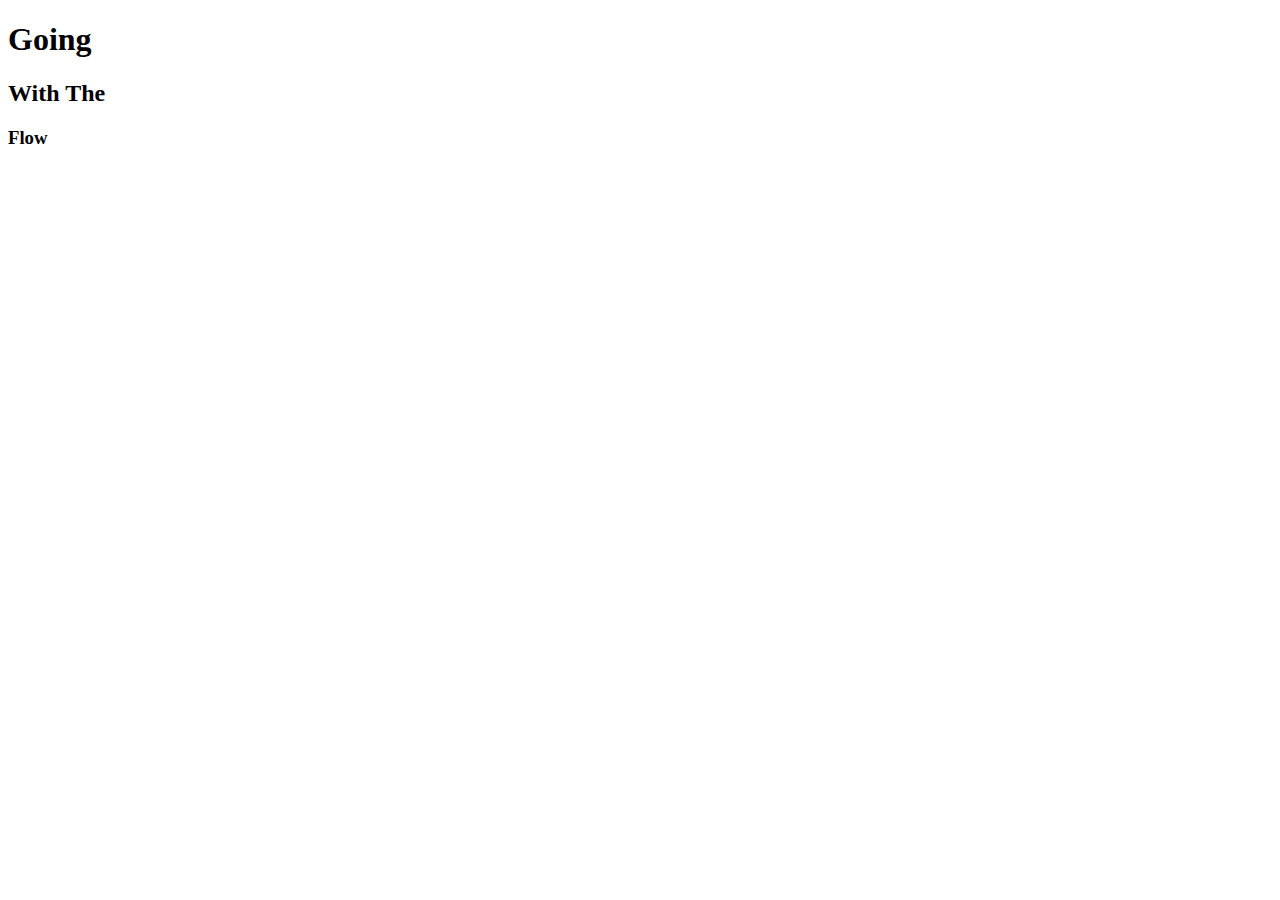
==== text.html @ 32e4de81 "Initial commit" ====
<!doctype html>
<head>
    <meta charset="utf-8">
    <link rel="stylesheet" href="styles.css">
        <title>Going With The Flow</title>
    <body>
        <h1>Going</h1>
        <h2>With The </h2>
        <h3>Flow</h3>
    </body>
</head>
---- styles.css ----
body {
    padding: 0px;
    max-height: 300px; 
  }
  img {
    position: center;
    padding-left: 100px;
    animation-name: spin;
    animation-duration: 8000ms;
    animation-iteration-count: infinite;
    animation-timing-function: linear; 
  } 
  @keyframes spin {
      from {
          transform:rotate(0deg);
      }
      to {
          transform:rotate(360deg);
      }
  }
  #logo img {
	width:80%;
	height:80%;
    size-adjust: center;
}

.shadowfilter {
	filter: drop-shadow(0px 0px 0px rgba(156, 76, 76, 0.8));
	transition: all 0.5s linear;
	transition: all 0.5s linear;
	transition: all 0.5s linear;
	
}.shadowfilter:hover {
	filter: drop-shadow(0px 0px 35px rgba(156, 76, 76, 0.8));
}
.center {
    display: block;
    margin-left: auto;
    margin-right: auto;
    width: 50%;
  }
  .h1 {
    text-align: left;
    font-size: 80px;
  }
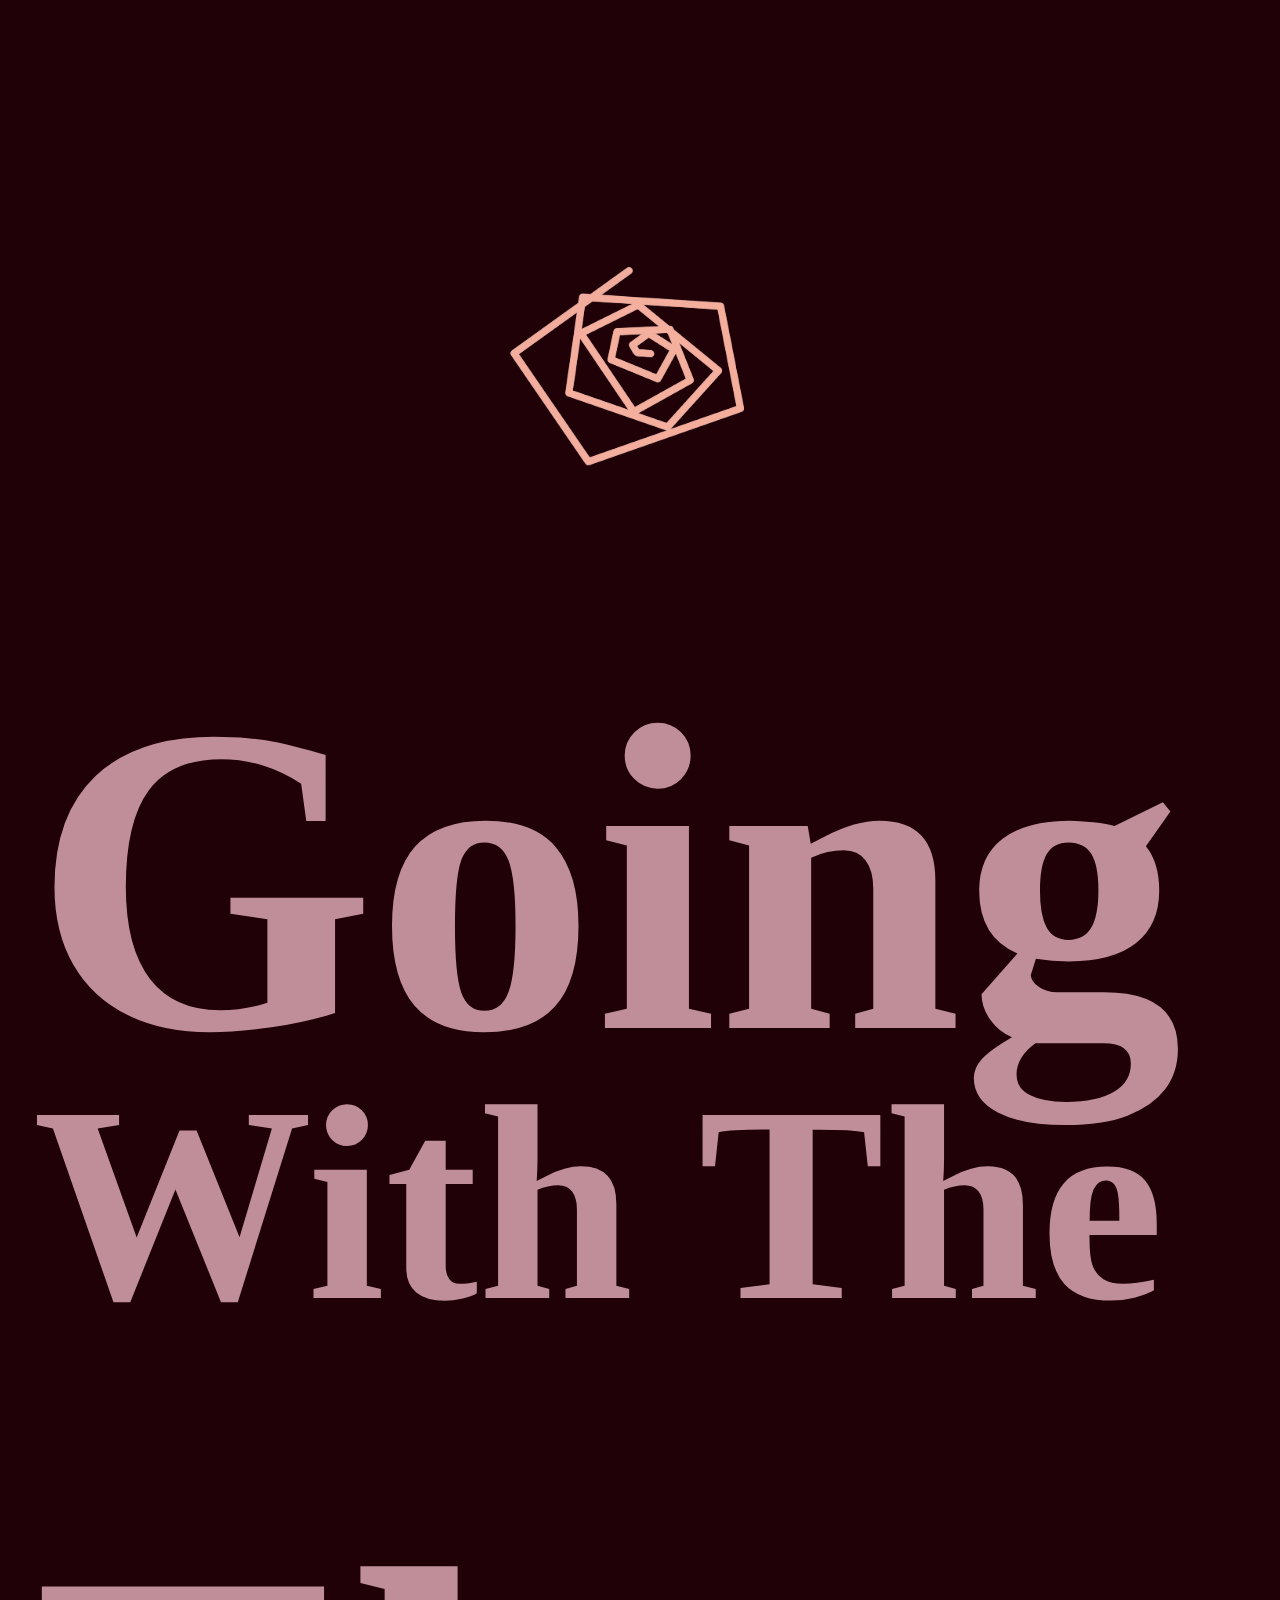
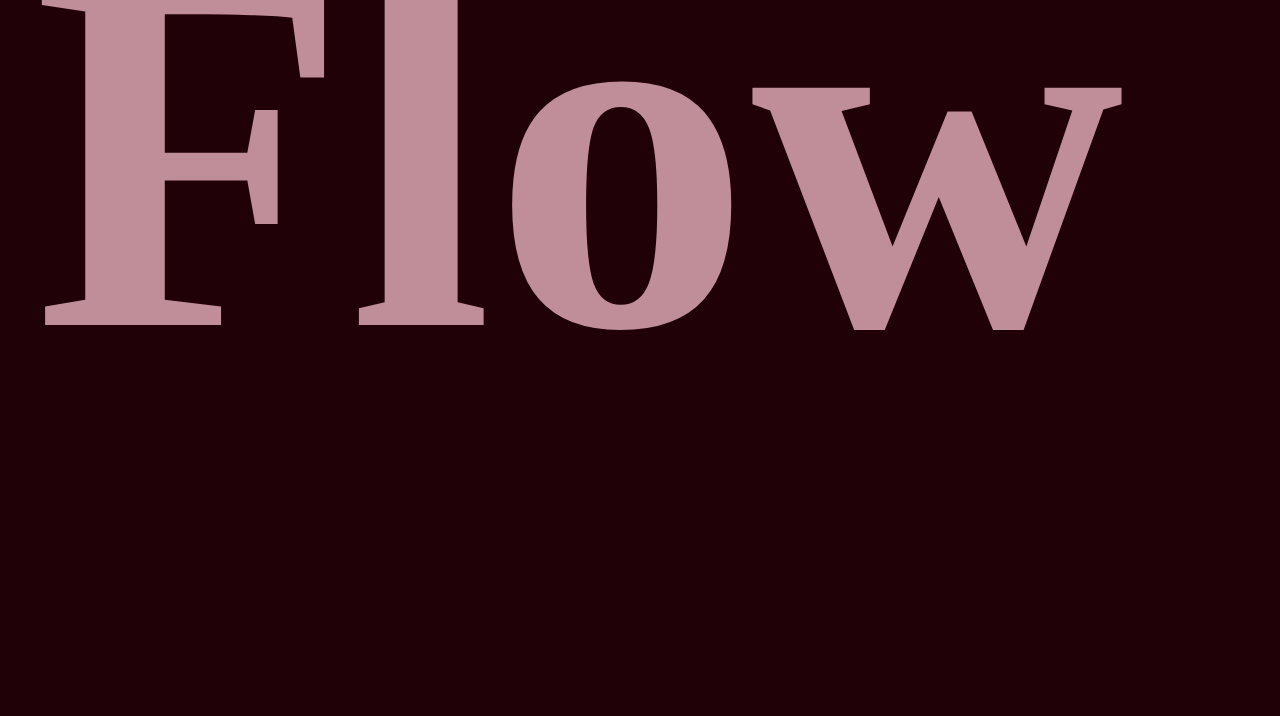
==== commit 4b116b4a: "cosmetics" ====
--- a/text.html
+++ b/text.html
@@ -3,9 +3,18 @@
     <meta charset="utf-8">
     <link rel="stylesheet" href="styles.css">
         <title>Going With The Flow</title>
+        <div id="button">
+            <a href="text.html">
+          <img class="button" src="img/logo.png" ></a>
+        </div>
     <body>
         <h1>Going</h1>
+        <style>
+            body {
+                        background-color: rgb(32, 1, 8);
+                    }
+        </style>
         <h2>With The </h2>
+    </body>
         <h3>Flow</h3>
-    </body>
 </head>--- a/styles.css
+++ b/styles.css
@@ -1,10 +1,24 @@
 body {
-    padding: 0px;
-    max-height: 300px; 
+    padding: 25px;
+    font-size: 220px;
+    text-align: left; 
+    line-height: 30px;
+    color: rgb(192, 142, 153);
+    font-family: serif; 
   }
+h2{
+  font-size: 127%;
+}
+h3 {
+  font-size: 235%;
+  line-break: auto;
+  position: sticky;
+}
   img {
-    position: center;
-    padding-left: 100px;
+    width:50%;
+    height:50%;
+    margin-left: 375px;
+    margin-top: 120px;
     animation-name: spin;
     animation-duration: 8000ms;
     animation-iteration-count: infinite;
@@ -18,28 +32,29 @@
           transform:rotate(360deg);
       }
   }
-  #logo img {
-	width:80%;
-	height:80%;
-    size-adjust: center;
+.shadowfilter {
+	filter: drop-shadow(0px 0px 0px rgba(209, 186, 186, 0.8));
+	transition: all 0.3s linear;
+	transition: all 0.3s linear;
+	transition: all 0.3s linear;	
+}
+.shadowfilter:hover {
+	filter: drop-shadow(0px 0px 35px rgba(156, 76, 76, 0.8));
+}
+.button {
+  size: 10%;
+  width:20%;
+  height:20%;
+  padding: 100px;
+  filter: drop-shadow(0px 0px 0px rgba(209, 186, 186, 0.8));
+	transition: all 0.3s linear;
+	transition: all 0.3s linear;
+	transition: all 0.3s linear;
+
+}
+.button:hover {
+	filter: drop-shadow(0px 0px 35px rgba(156, 76, 76, 0.8));
 }
 
-.shadowfilter {
-	filter: drop-shadow(0px 0px 0px rgba(156, 76, 76, 0.8));
-	transition: all 0.5s linear;
-	transition: all 0.5s linear;
-	transition: all 0.5s linear;
-	
-}.shadowfilter:hover {
-	filter: drop-shadow(0px 0px 35px rgba(156, 76, 76, 0.8));
-}
-.center {
-    display: block;
-    margin-left: auto;
-    margin-right: auto;
-    width: 50%;
-  }
-  .h1 {
-    text-align: left;
-    font-size: 80px;
-  }+
+  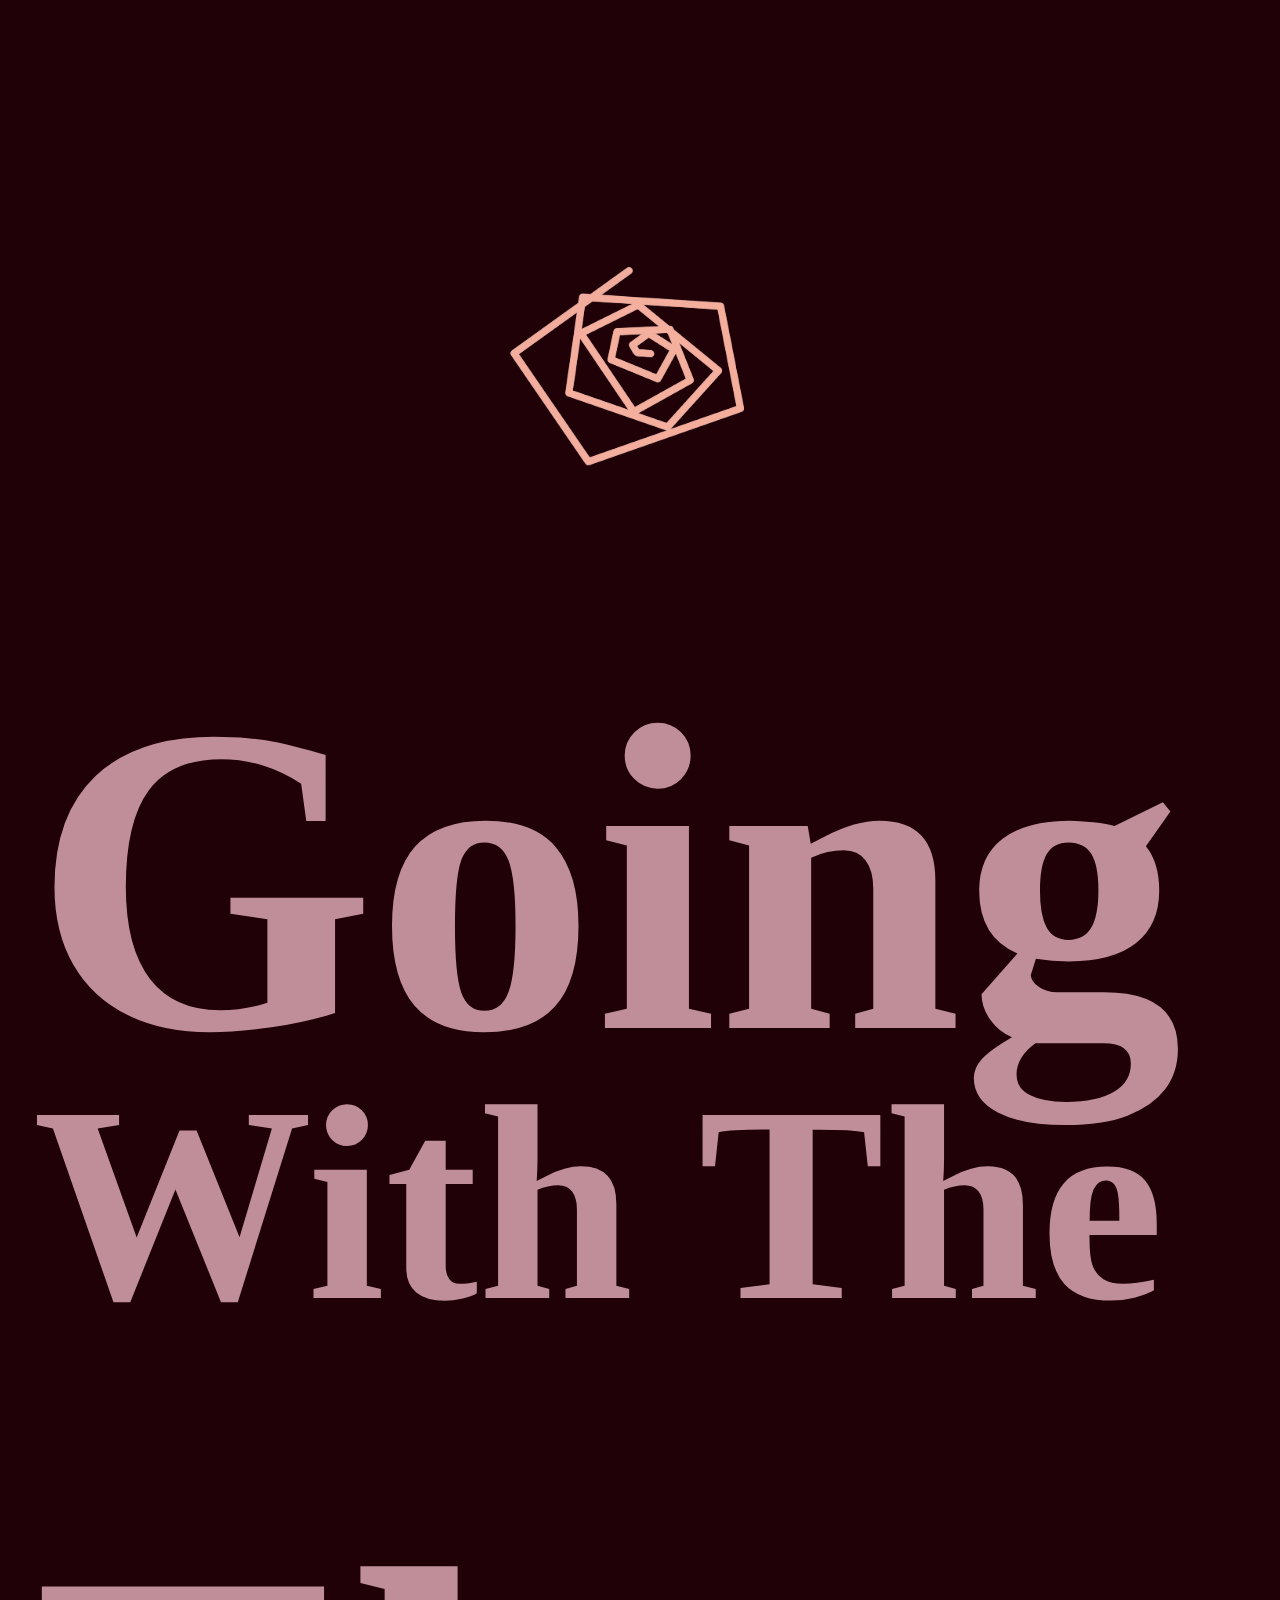
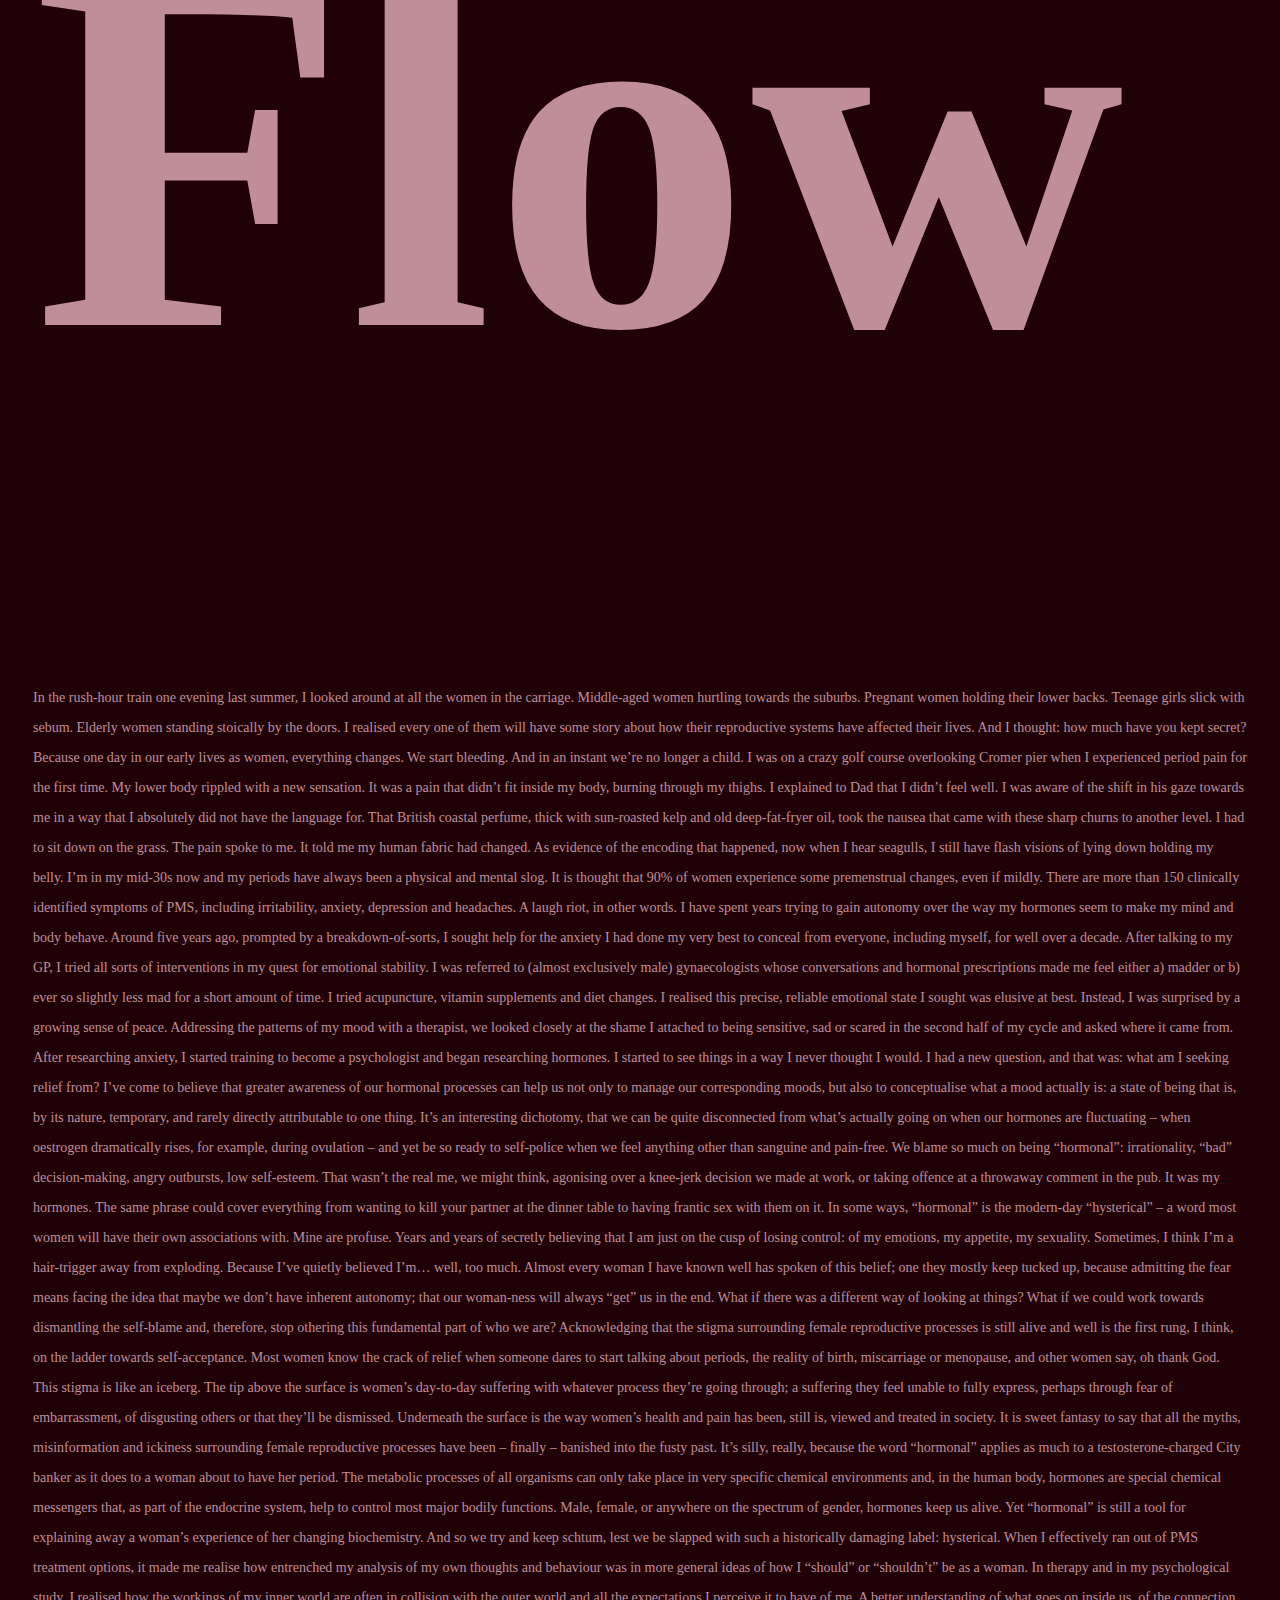
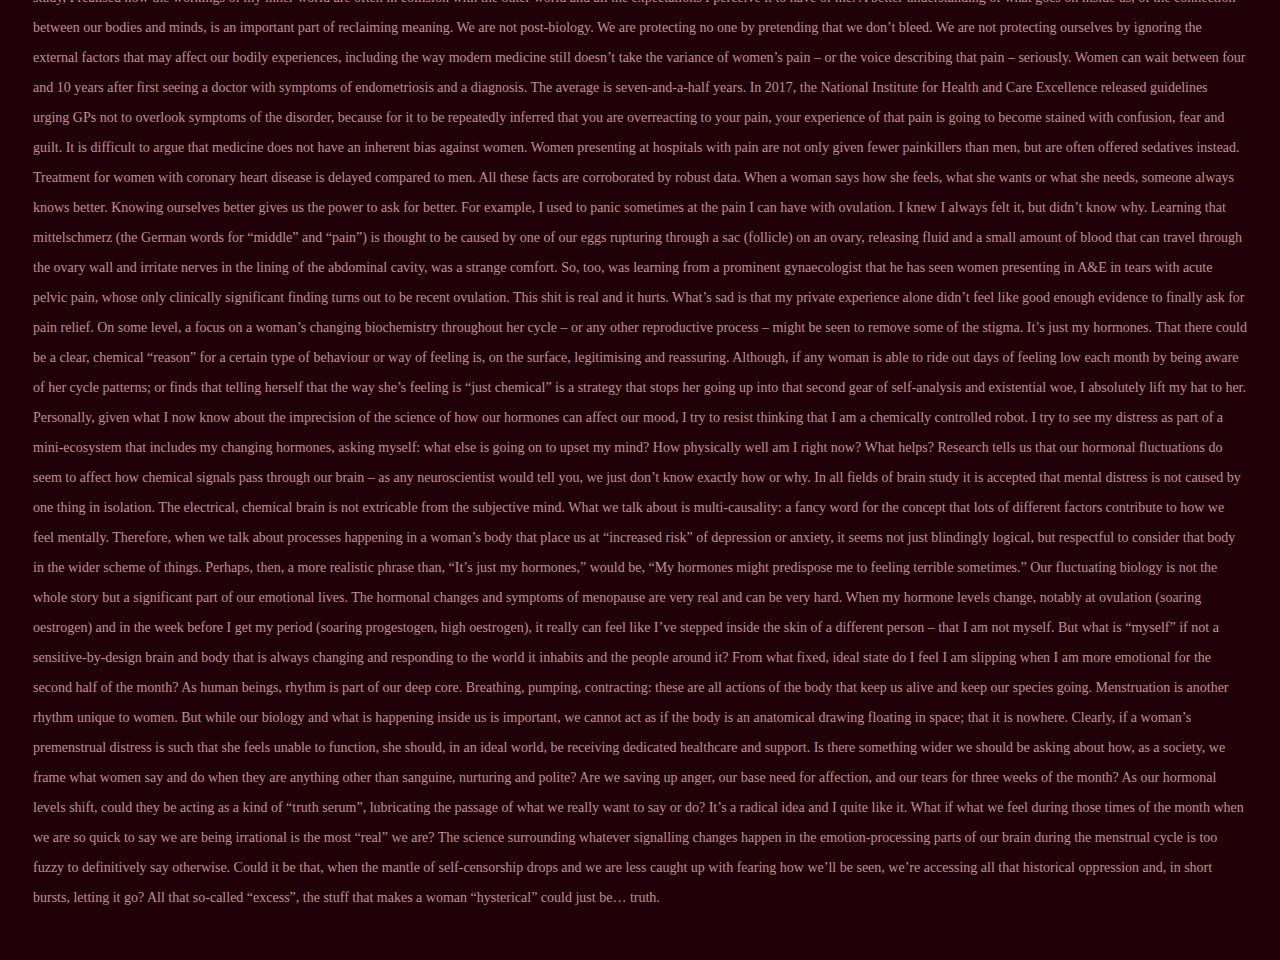
==== commit 21ebaeb8: "text added" ====
--- a/text.html
+++ b/text.html
@@ -17,4 +17,41 @@
         <h2>With The </h2>
     </body>
         <h3>Flow</h3>
+        <p>In the rush-hour train one evening last summer, I looked around at all the women in the carriage. Middle-aged women hurtling towards the suburbs. Pregnant women holding their lower backs. Teenage girls slick with sebum. Elderly women standing stoically by the doors. I realised every one of them will have some story about how their reproductive systems have affected their lives. And I thought: how much have you kept secret?
+
+            Because one day in our early lives as women, everything changes. We start bleeding. And in an instant we’re no longer a child. I was on a crazy golf course overlooking Cromer pier when I experienced period pain for the first time. My lower body rippled with a new sensation. It was a pain that didn’t fit inside my body, burning through my thighs. I explained to Dad that I didn’t feel well. I was aware of the shift in his gaze towards me in a way that I absolutely did not have the language for. That British coastal perfume, thick with sun-roasted kelp and old deep-fat-fryer oil, took the nausea that came with these sharp churns to another level. I had to sit down on the grass. The pain spoke to me. It told me my human fabric had changed. As evidence of the encoding that happened, now when I hear seagulls, I still have flash visions of lying down holding my belly.
+            
+            I’m in my mid-30s now and my periods have always been a physical and mental slog. It is thought that 90% of women experience some premenstrual changes, even if mildly. There are more than 150 clinically identified symptoms of PMS, including irritability, anxiety, depression and headaches. A laugh riot, in other words.
+            
+            I have spent years trying to gain autonomy over the way my hormones seem to make my mind and body behave. Around five years ago, prompted by a breakdown-of-sorts, I sought help for the anxiety I had done my very best to conceal from everyone, including myself, for well over a decade. After talking to my GP, I tried all sorts of interventions in my quest for emotional stability. I was referred to (almost exclusively male) gynaecologists whose conversations and hormonal prescriptions made me feel either a) madder or b) ever so slightly less mad for a short amount of time. I tried acupuncture, vitamin supplements and diet changes. I realised this precise, reliable emotional state I sought was elusive at best.
+            
+            Instead, I was surprised by a growing sense of peace. Addressing the patterns of my mood with a therapist, we looked closely at the shame I attached to being sensitive, sad or scared in the second half of my cycle and asked where it came from. After researching anxiety, I started training to become a psychologist and began researching hormones. I started to see things in a way I never thought I would. I had a new question, and that was: what am I seeking relief from?
+            
+            I’ve come to believe that greater awareness of our hormonal processes can help us not only to manage our corresponding moods, but also to conceptualise what a mood actually is: a state of being that is, by its nature, temporary, and rarely directly attributable to one thing. It’s an interesting dichotomy, that we can be quite disconnected from what’s actually going on when our hormones are fluctuating – when oestrogen dramatically rises, for example, during ovulation – and yet be so ready to self-police when we feel anything other than sanguine and pain-free.
+            
+            We blame so much on being “hormonal”: irrationality, “bad” decision-making, angry outbursts, low self-esteem. That wasn’t the real me, we might think, agonising over a knee-jerk decision we made at work, or taking offence at a throwaway comment in the pub. It was my hormones. The same phrase could cover everything from wanting to kill your partner at the dinner table to having frantic sex with them on it.
+            
+            In some ways, “hormonal” is the modern-day “hysterical” – a word most women will have their own associations with. Mine are profuse. Years and years of secretly believing that I am just on the cusp of losing control: of my emotions, my appetite, my sexuality. Sometimes, I think I’m a hair-trigger away from exploding. Because I’ve quietly believed I’m… well, too much. Almost every woman I have known well has spoken of this belief; one they mostly keep tucked up, because admitting the fear means facing the idea that maybe we don’t have inherent autonomy; that our woman-ness will always “get” us in the end. What if there was a different way of looking at things? What if we could work towards dismantling the self-blame and, therefore, stop othering this fundamental part of who we are?
+            Acknowledging that the stigma surrounding female reproductive processes is still alive and well is the first rung, I think, on the ladder towards self-acceptance. Most women know the crack of relief when someone dares to start talking about periods, the reality of birth, miscarriage or menopause, and other women say, oh thank God. This stigma is like an iceberg. The tip above the surface is women’s day-to-day suffering with whatever process they’re going through; a suffering they feel unable to fully express, perhaps through fear of embarrassment, of disgusting others or that they’ll be dismissed. Underneath the surface is the way women’s health and pain has been, still is, viewed and treated in society.
+            
+            It is sweet fantasy to say that all the myths, misinformation and ickiness surrounding female reproductive processes have been – finally – banished into the fusty past. It’s silly, really, because the word “hormonal” applies as much to a testosterone-charged City banker as it does to a woman about to have her period. The metabolic processes of all organisms can only take place in very specific chemical environments and, in the human body, hormones are special chemical messengers that, as part of the endocrine system, help to control most major bodily functions. Male, female, or anywhere on the spectrum of gender, hormones keep us alive. Yet “hormonal” is still a tool for explaining away a woman’s experience of her changing biochemistry. And so we try and keep schtum, lest we be slapped with such a historically damaging label: hysterical.
+            
+            When I effectively ran out of PMS treatment options, it made me realise how entrenched my analysis of my own thoughts and behaviour was in more general ideas of how I “should” or “shouldn’t” be as a woman. In therapy and in my psychological study, I realised how the workings of my inner world are often in collision with the outer world and all the expectations I perceive it to have of me. A better understanding of what goes on inside us, of the connection between our bodies and minds, is an important part of reclaiming meaning. We are not post-biology. We are protecting no one by pretending that we don’t bleed. We are not protecting ourselves by ignoring the external factors that may affect our bodily experiences, including the way modern medicine still doesn’t take the variance of women’s pain – or the voice describing that pain – seriously.
+            
+            Women can wait between four and 10 years after first seeing a doctor with symptoms of endometriosis and a diagnosis. The average is seven-and-a-half years. In 2017, the National Institute for Health and Care Excellence released guidelines urging GPs not to overlook symptoms of the disorder, because for it to be repeatedly inferred that you are overreacting to your pain, your experience of that pain is going to become stained with confusion, fear and guilt. It is difficult to argue that medicine does not have an inherent bias against women. Women presenting at hospitals with pain are not only given fewer painkillers than men, but are often offered sedatives instead. Treatment for women with coronary heart disease is delayed compared to men. All these facts are corroborated by robust data. When a woman says how she feels, what she wants or what she needs, someone always knows better.
+            
+            Knowing ourselves better gives us the power to ask for better. For example, I used to panic sometimes at the pain I can have with ovulation. I knew I always felt it, but didn’t know why. Learning that mittelschmerz (the German words for “middle” and “pain”) is thought to be caused by one of our eggs rupturing through a sac (follicle) on an ovary, releasing fluid and a small amount of blood that can travel through the ovary wall and irritate nerves in the lining of the abdominal cavity, was a strange comfort. So, too, was learning from a prominent gynaecologist that he has seen women presenting in A&E in tears with acute pelvic pain, whose only clinically significant finding turns out to be recent ovulation. This shit is real and it hurts. What’s sad is that my private experience alone didn’t feel like good enough evidence to finally ask for pain relief.
+            
+            On some level, a focus on a woman’s changing biochemistry throughout her cycle – or any other reproductive process – might be seen to remove some of the stigma. It’s just my hormones. That there could be a clear, chemical “reason” for a certain type of behaviour or way of feeling is, on the surface, legitimising and reassuring. Although, if any woman is able to ride out days of feeling low each month by being aware of her cycle patterns; or finds that telling herself that the way she’s feeling is “just chemical” is a strategy that stops her going up into that second gear of self-analysis and existential woe, I absolutely lift my hat to her. Personally, given what I now know about the imprecision of the science of how our hormones can affect our mood, I try to resist thinking that I am a chemically controlled robot. I try to see my distress as part of a mini-ecosystem that includes my changing hormones, asking myself: what else is going on to upset my mind? How physically well am I right now? What helps?
+            
+            Research tells us that our hormonal fluctuations do seem to affect how chemical signals pass through our brain – as any neuroscientist would tell you, we just don’t know exactly how or why. In all fields of brain study it is accepted that mental distress is not caused by one thing in isolation. The electrical, chemical brain is not extricable from the subjective mind. What we talk about is multi-causality: a fancy word for the concept that lots of different factors contribute to how we feel mentally. Therefore, when we talk about processes happening in a woman’s body that place us at “increased risk” of depression or anxiety, it seems not just blindingly logical, but respectful to consider that body in the wider scheme of things.
+            
+            Perhaps, then, a more realistic phrase than, “It’s just my hormones,” would be, “My hormones might predispose me to feeling terrible sometimes.”
+            
+            Our fluctuating biology is not the whole story but a significant part of our emotional lives. The hormonal changes and symptoms of menopause are very real and can be very hard. When my hormone levels change, notably at ovulation (soaring oestrogen) and in the week before I get my period (soaring progestogen, high oestrogen), it really can feel like I’ve stepped inside the skin of a different person – that I am not myself. But what is “myself” if not a sensitive-by-design brain and body that is always changing and responding to the world it inhabits and the people around it? From what fixed, ideal state do I feel I am slipping when I am more emotional for the second half of the month?
+            
+            As human beings, rhythm is part of our deep core. Breathing, pumping, contracting: these are all actions of the body that keep us alive and keep our species going. Menstruation is another rhythm unique to women. But while our biology and what is happening inside us is important, we cannot act as if the body is an anatomical drawing floating in space; that it is nowhere. Clearly, if a woman’s premenstrual distress is such that she feels unable to function, she should, in an ideal world, be receiving dedicated healthcare and support. Is there something wider we should be asking about how, as a society, we frame what women say and do when they are anything other than sanguine, nurturing and polite?
+            
+            Are we saving up anger, our base need for affection, and our tears for three weeks of the month? As our hormonal levels shift, could they be acting as a kind of “truth serum”, lubricating the passage of what we really want to say or do? It’s a radical idea and I quite like it. What if what we feel during those times of the month when we are so quick to say we are being irrational is the most “real” we are? The science surrounding whatever signalling changes happen in the emotion-processing parts of our brain during the menstrual cycle is too fuzzy to definitively say otherwise. Could it be that, when the mantle of self-censorship drops and we are less caught up with fearing how we’ll be seen, we’re accessing all that historical oppression and, in short bursts, letting it go? All that so-called “excess”, the stuff that makes a woman “hysterical” could just be… truth.
+             </p>
 </head>--- a/styles.css
+++ b/styles.css
@@ -13,6 +13,9 @@
   font-size: 235%;
   line-break: auto;
   position: sticky;
+}
+p {
+  font-size: 14px;
 }
   img {
     width:50%;
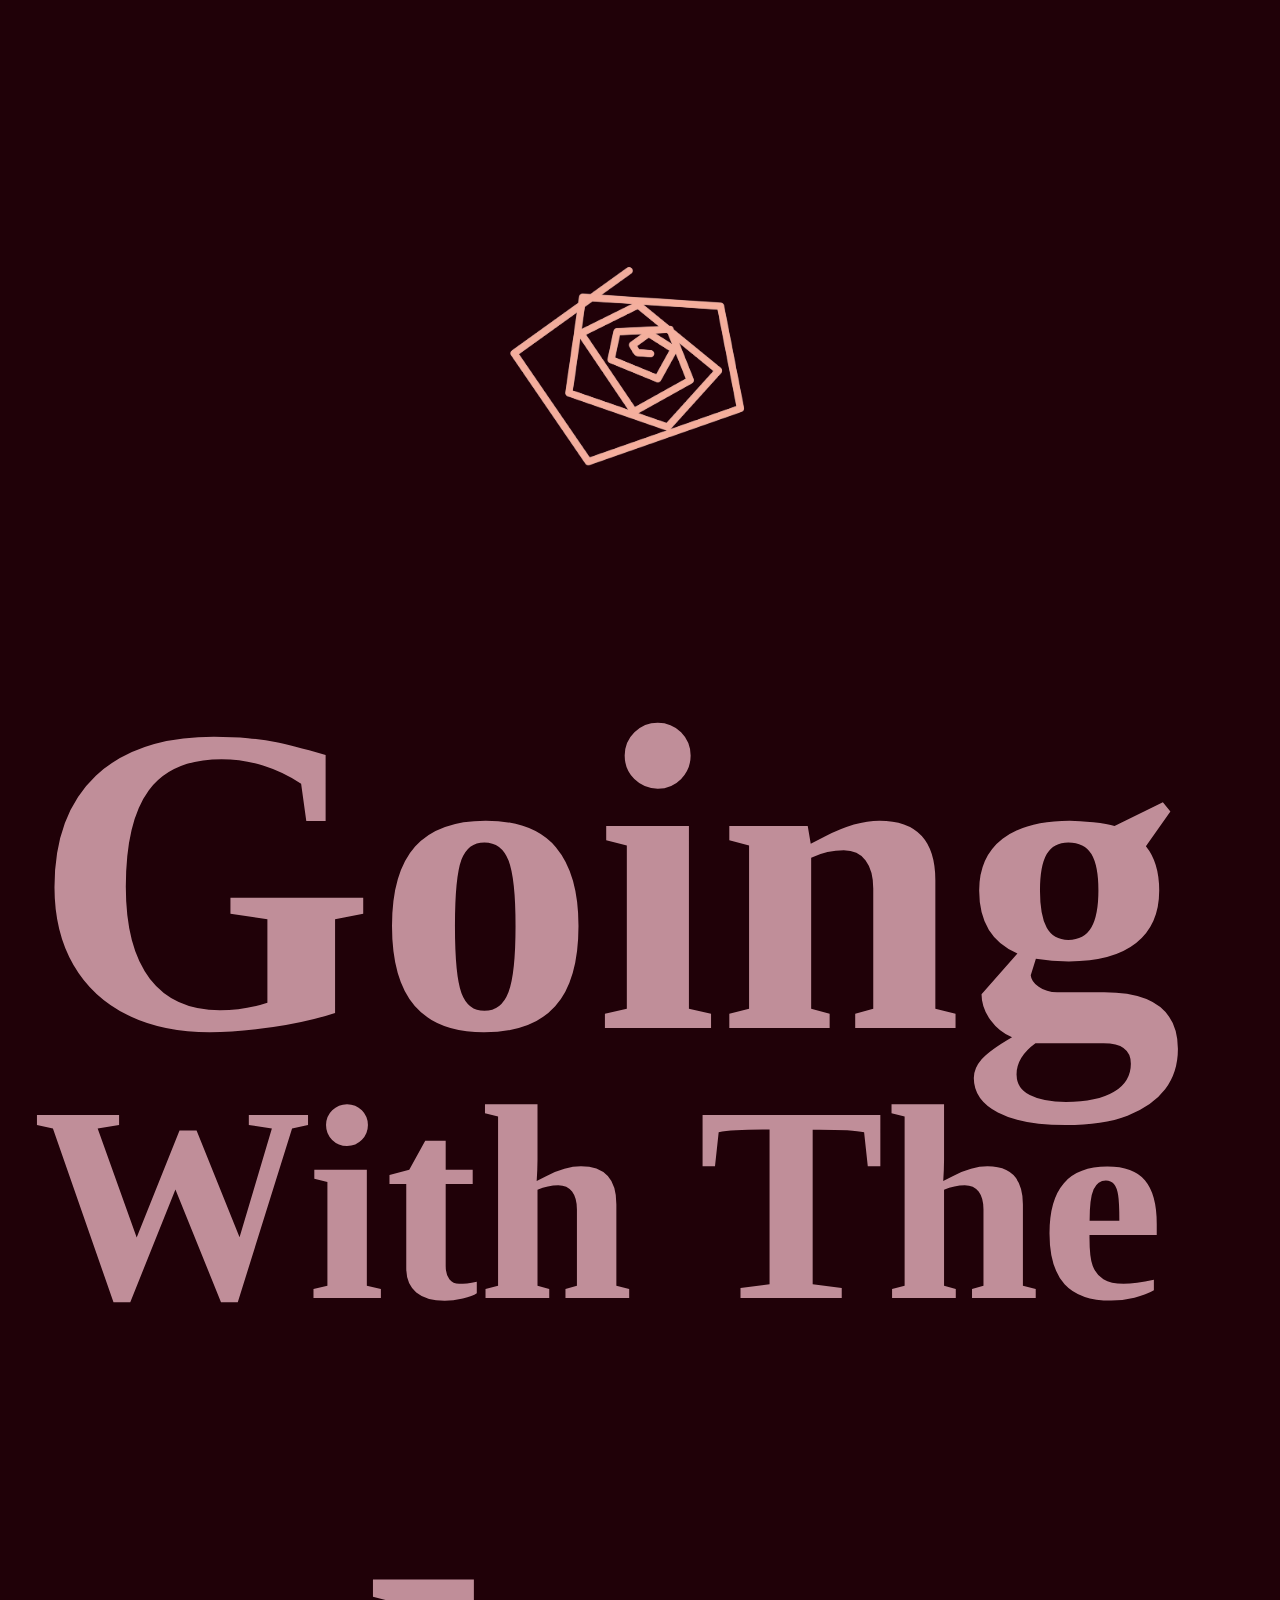
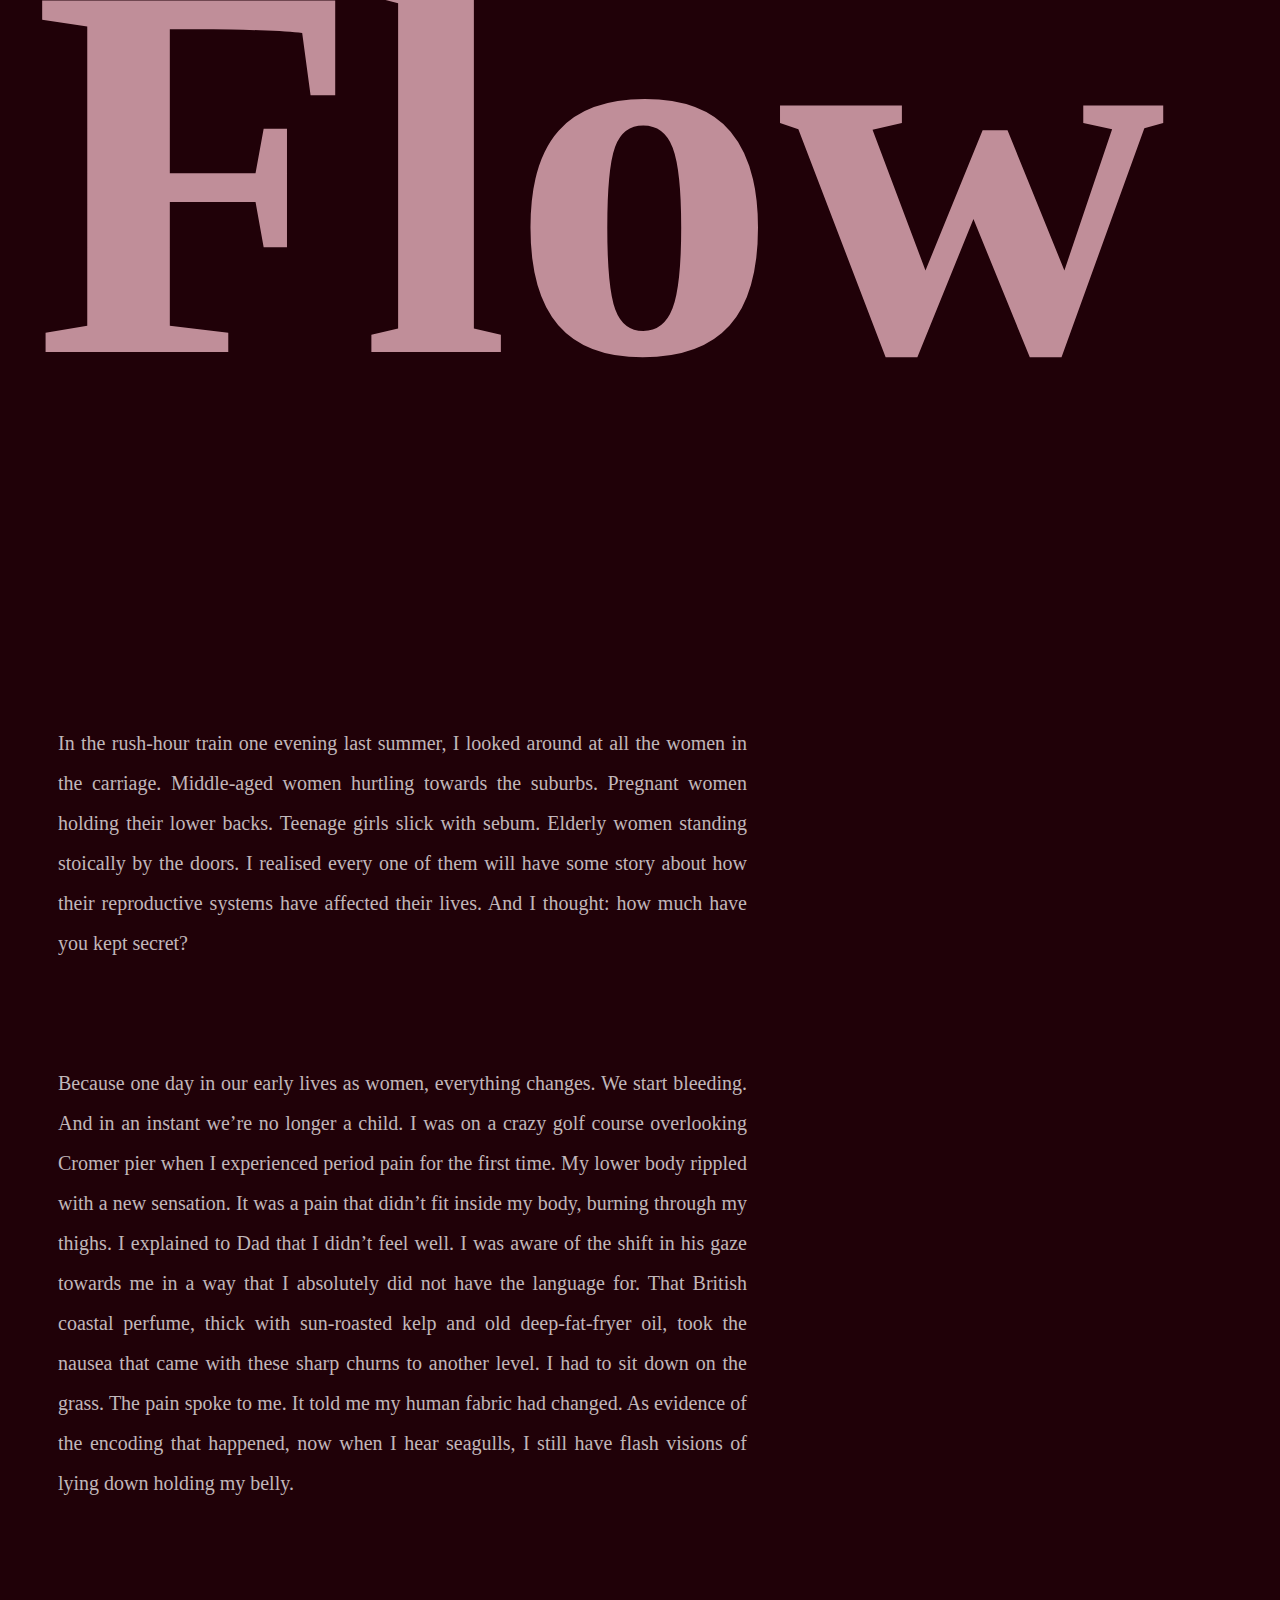
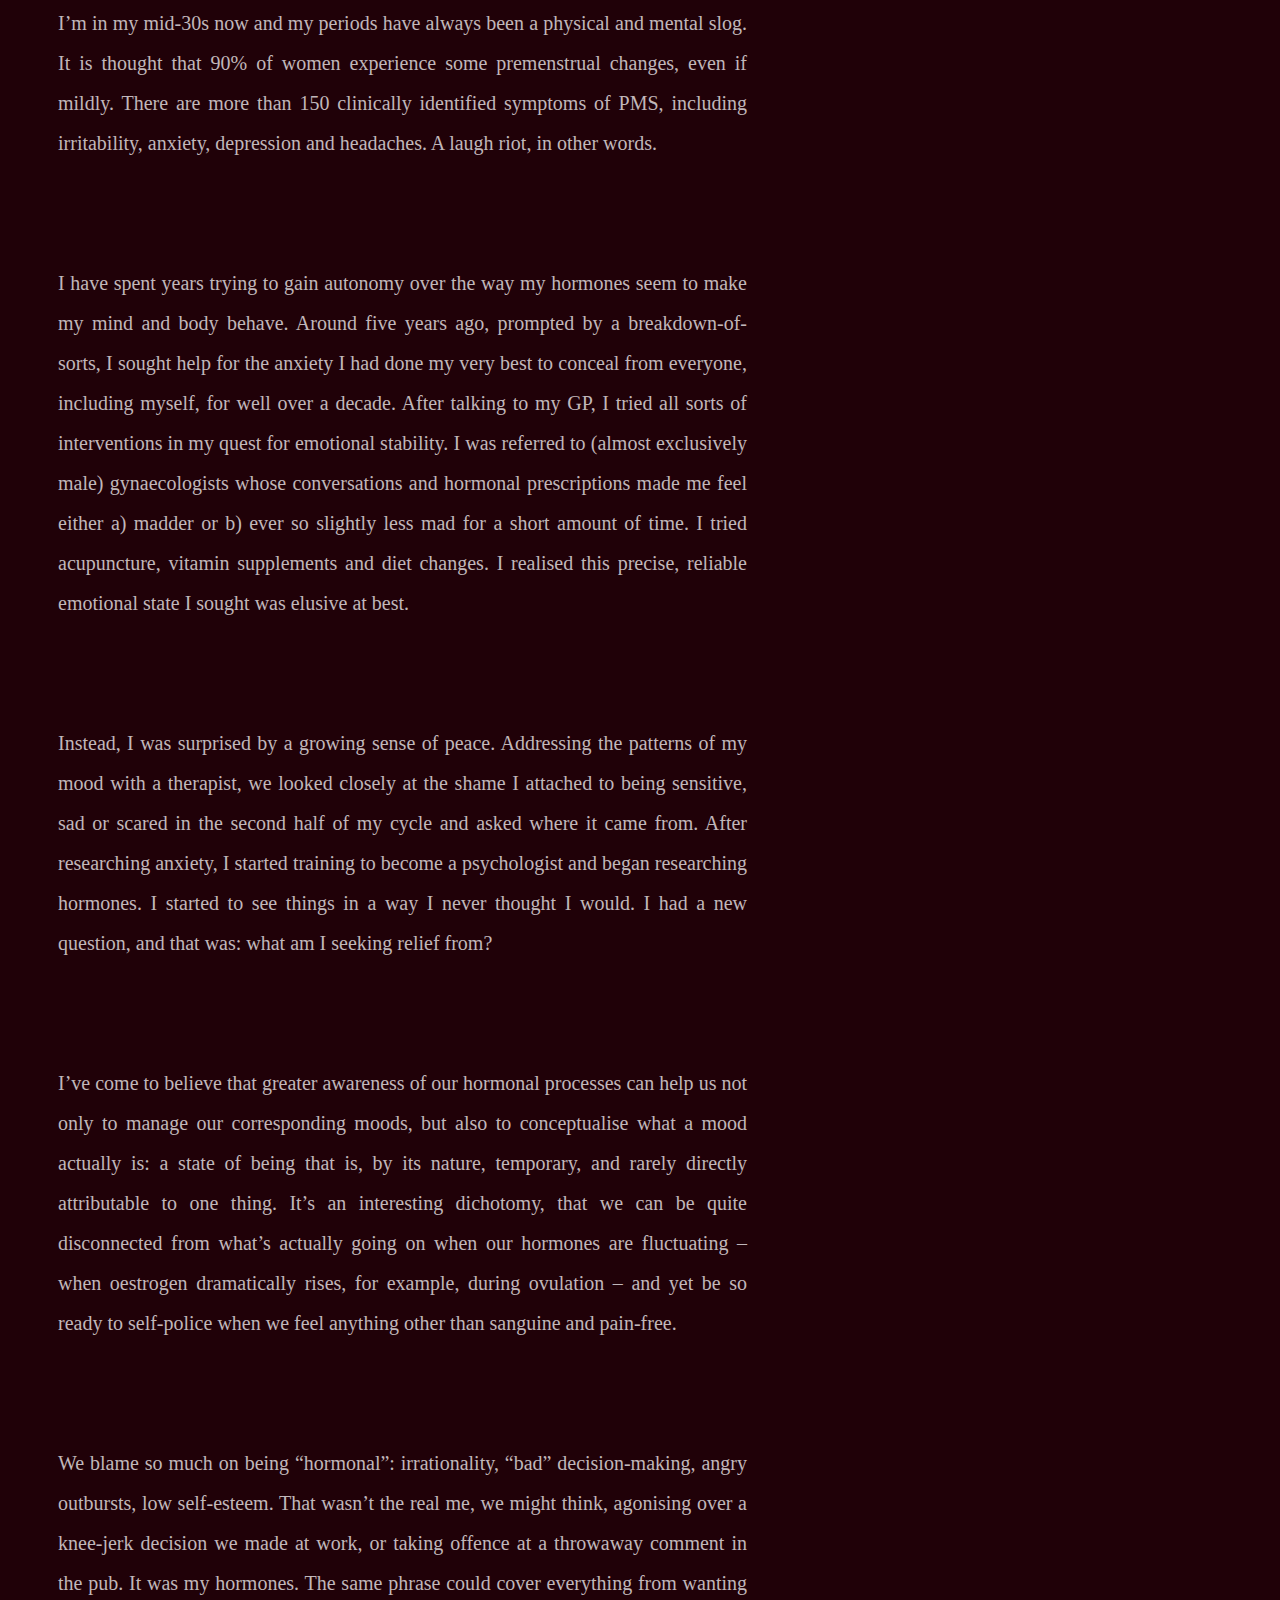
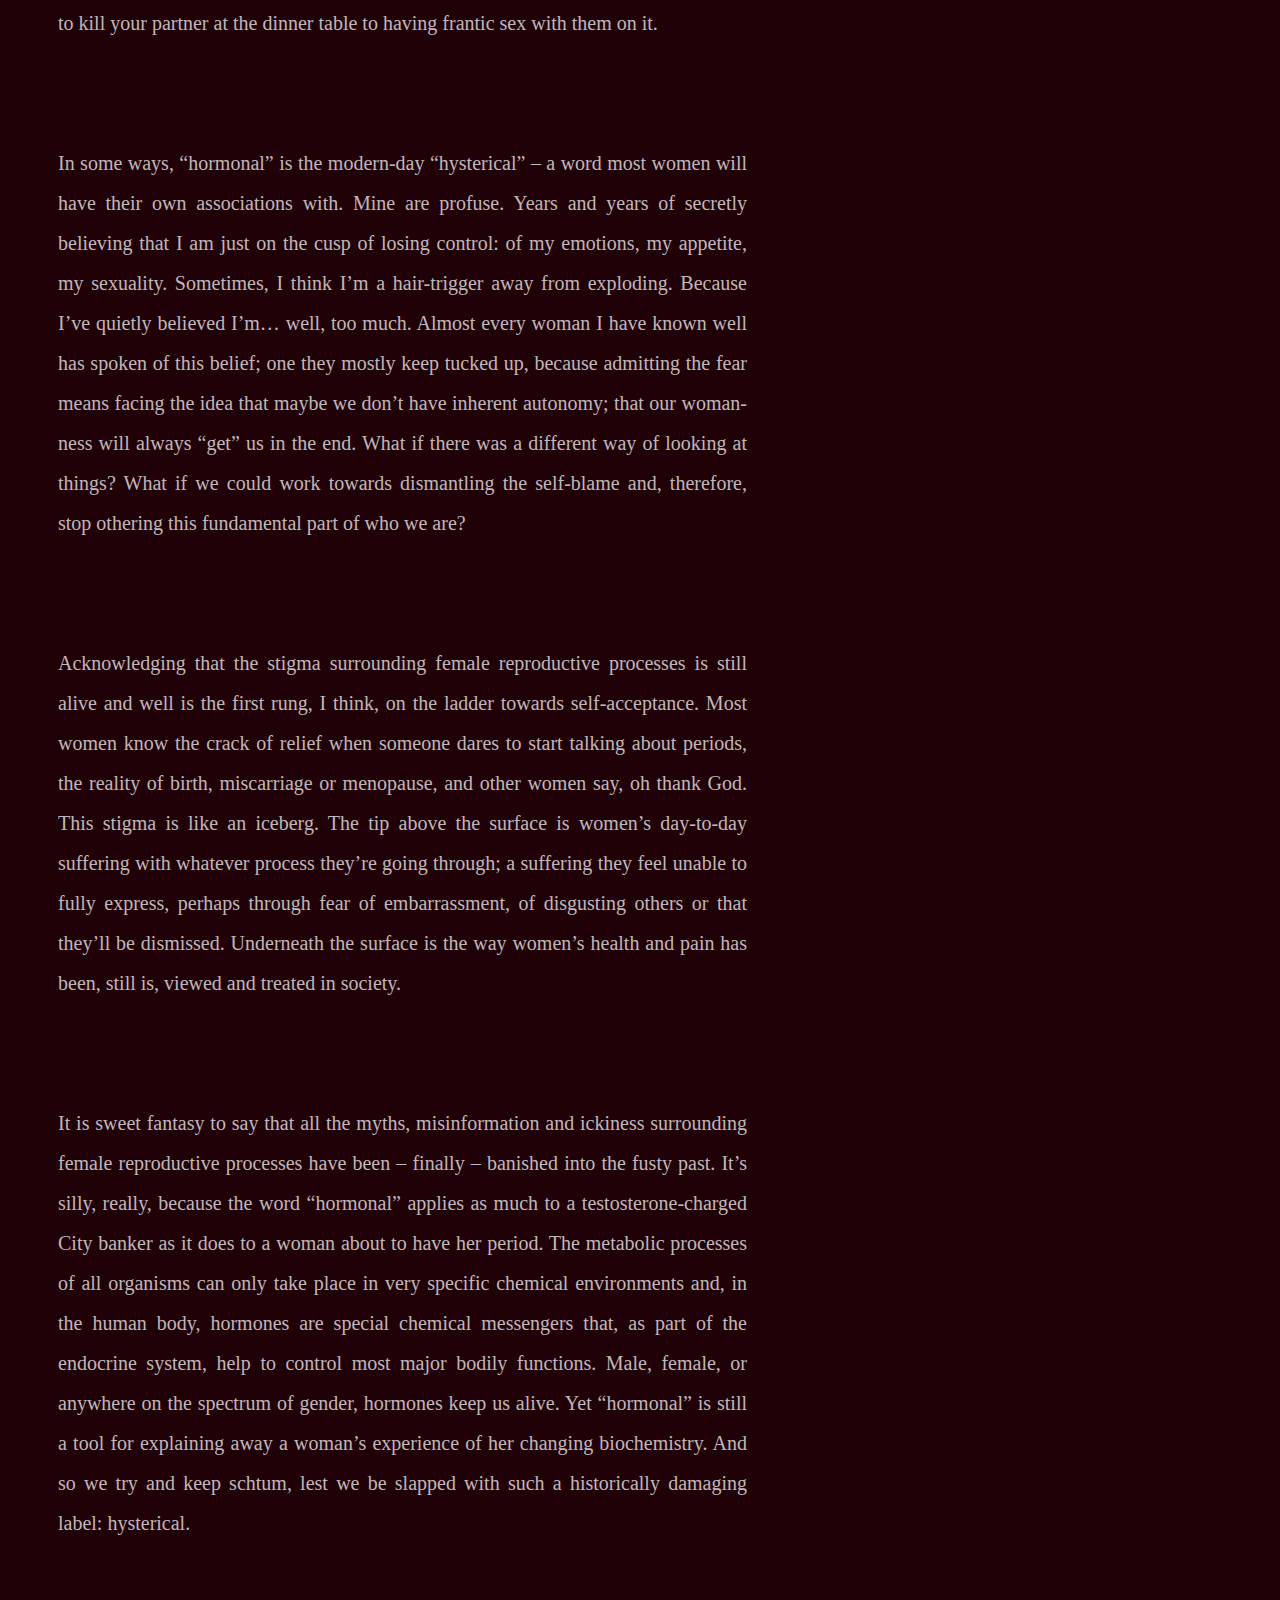
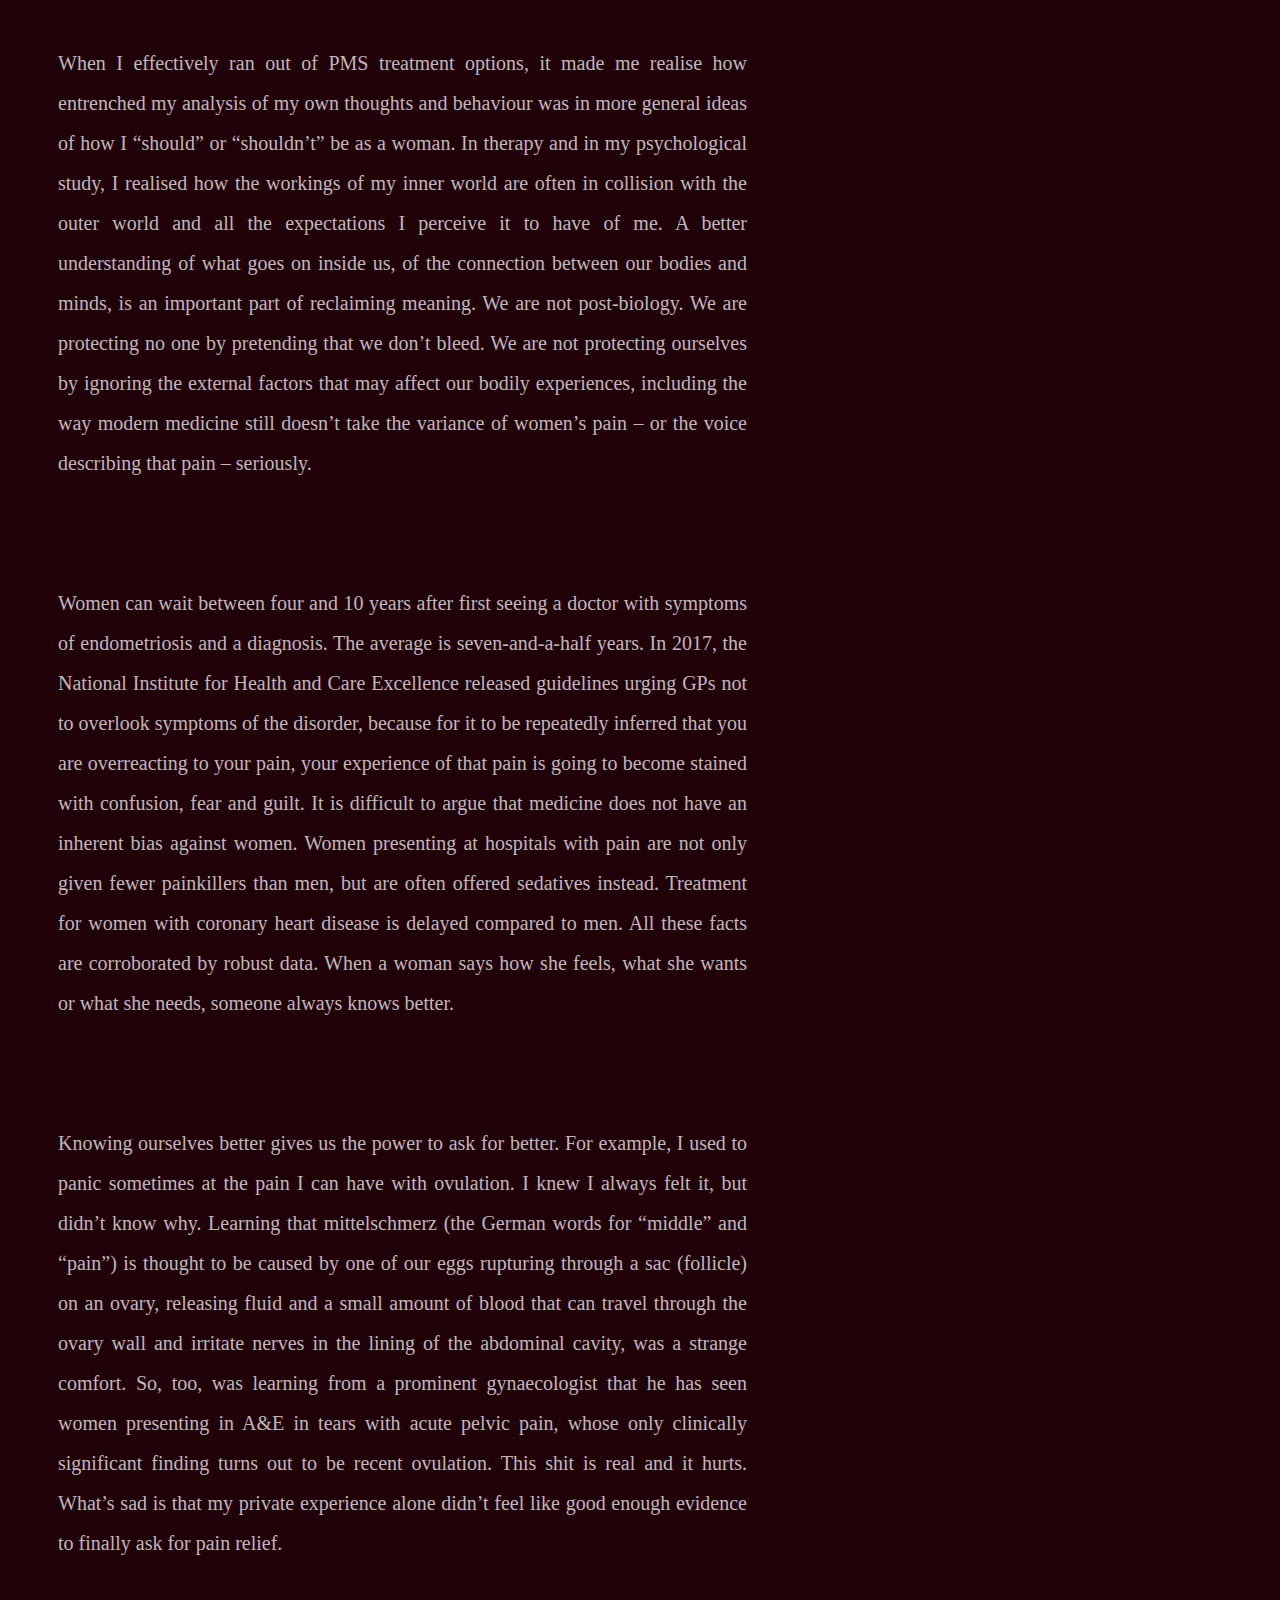
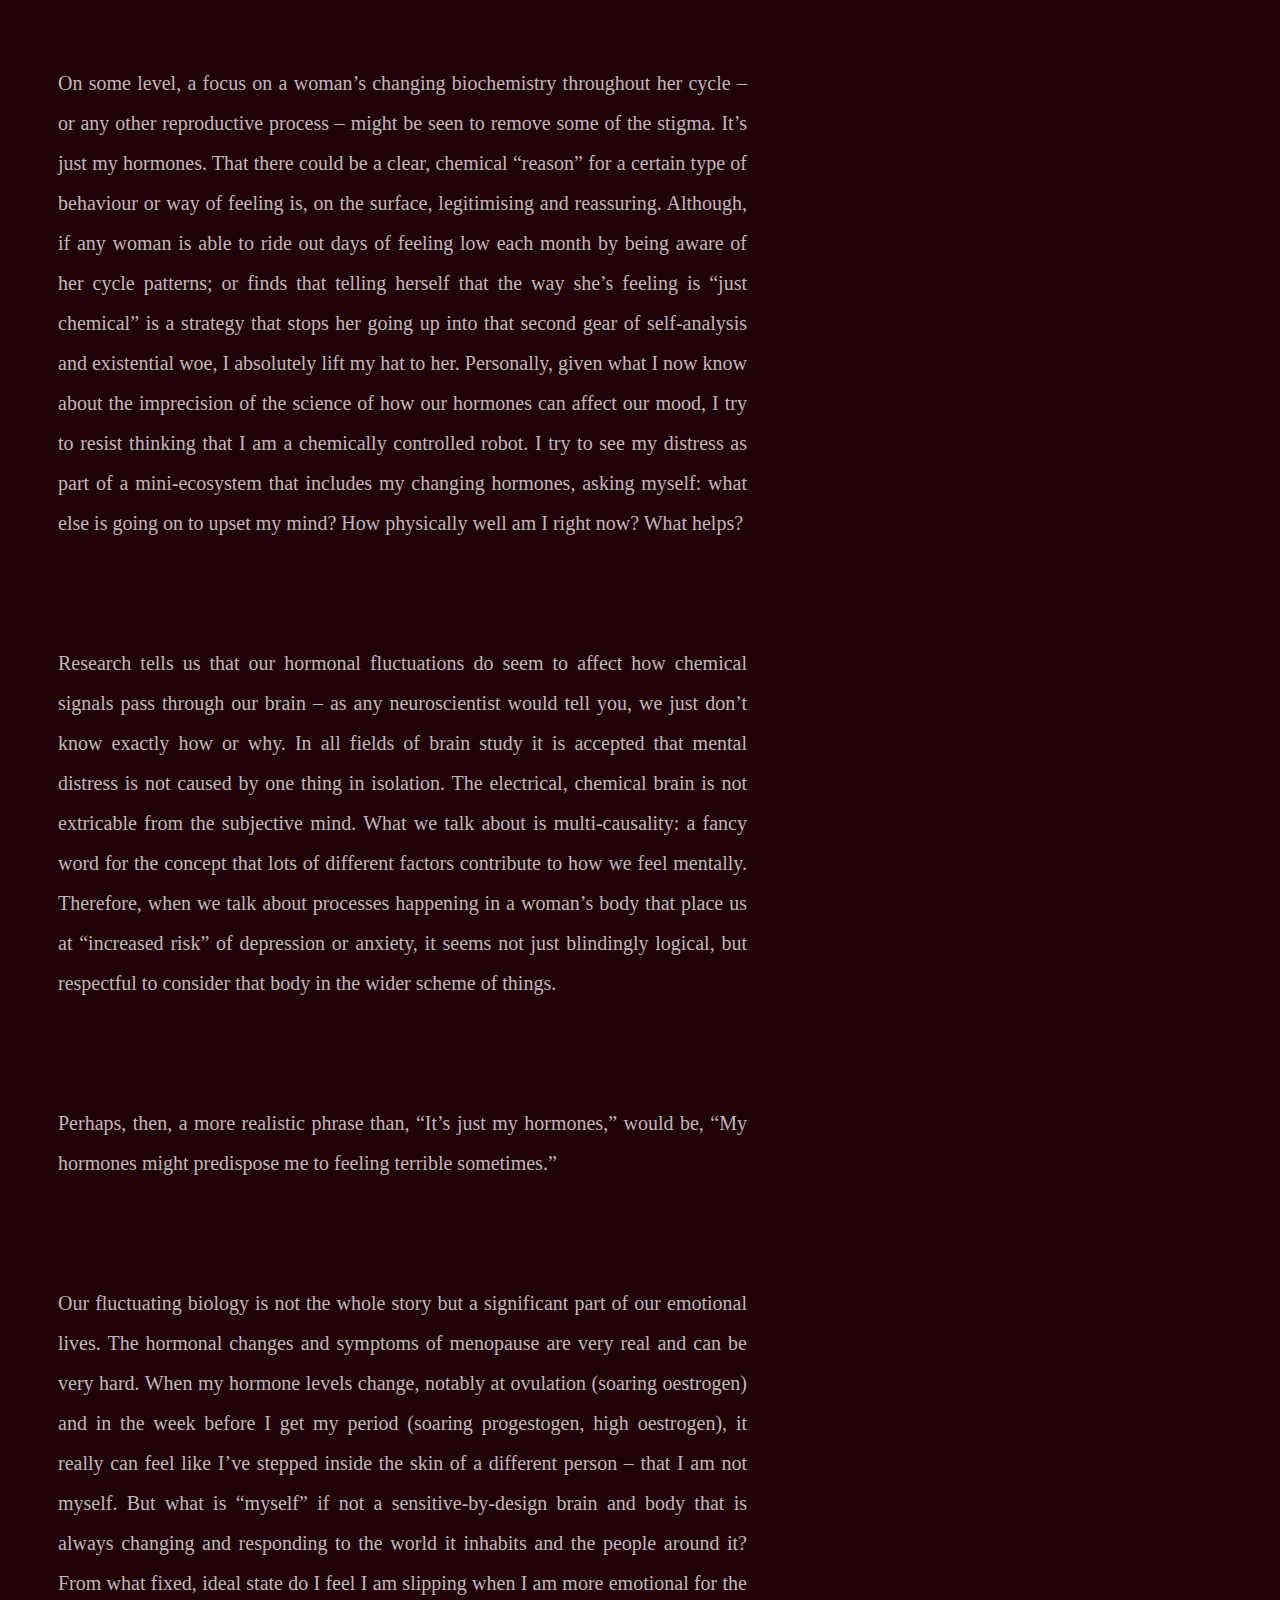
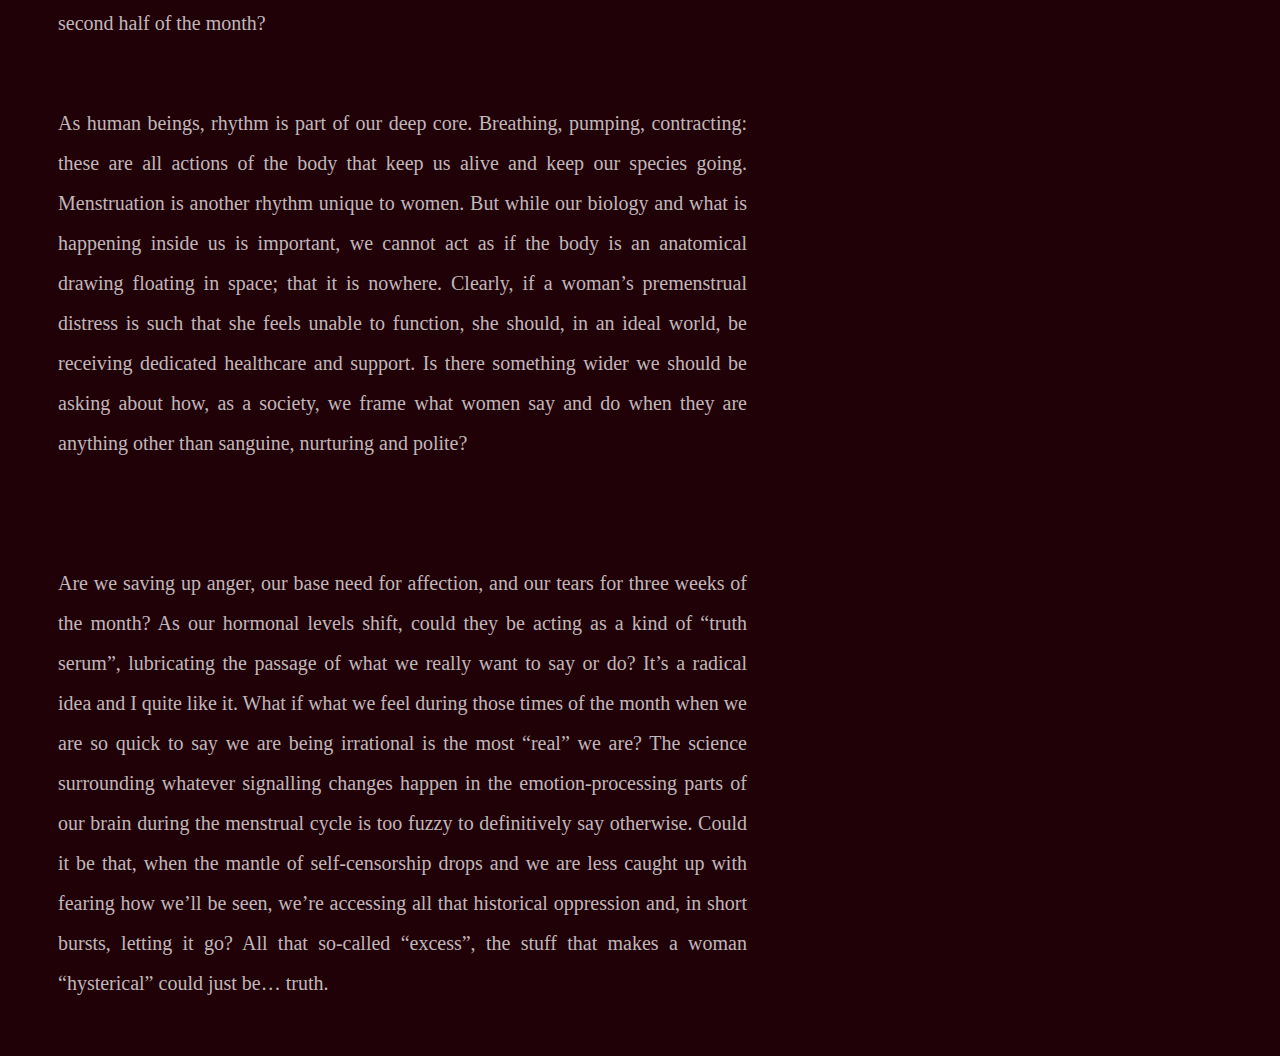
==== commit 7452742d: "text spaced out" ====
--- a/text.html
+++ b/text.html
@@ -17,41 +17,59 @@
         <h2>With The </h2>
     </body>
         <h3>Flow</h3>
-        <p>In the rush-hour train one evening last summer, I looked around at all the women in the carriage. Middle-aged women hurtling towards the suburbs. Pregnant women holding their lower backs. Teenage girls slick with sebum. Elderly women standing stoically by the doors. I realised every one of them will have some story about how their reproductive systems have affected their lives. And I thought: how much have you kept secret?
-
-            Because one day in our early lives as women, everything changes. We start bleeding. And in an instant we’re no longer a child. I was on a crazy golf course overlooking Cromer pier when I experienced period pain for the first time. My lower body rippled with a new sensation. It was a pain that didn’t fit inside my body, burning through my thighs. I explained to Dad that I didn’t feel well. I was aware of the shift in his gaze towards me in a way that I absolutely did not have the language for. That British coastal perfume, thick with sun-roasted kelp and old deep-fat-fryer oil, took the nausea that came with these sharp churns to another level. I had to sit down on the grass. The pain spoke to me. It told me my human fabric had changed. As evidence of the encoding that happened, now when I hear seagulls, I still have flash visions of lying down holding my belly.
-            
-            I’m in my mid-30s now and my periods have always been a physical and mental slog. It is thought that 90% of women experience some premenstrual changes, even if mildly. There are more than 150 clinically identified symptoms of PMS, including irritability, anxiety, depression and headaches. A laugh riot, in other words.
-            
-            I have spent years trying to gain autonomy over the way my hormones seem to make my mind and body behave. Around five years ago, prompted by a breakdown-of-sorts, I sought help for the anxiety I had done my very best to conceal from everyone, including myself, for well over a decade. After talking to my GP, I tried all sorts of interventions in my quest for emotional stability. I was referred to (almost exclusively male) gynaecologists whose conversations and hormonal prescriptions made me feel either a) madder or b) ever so slightly less mad for a short amount of time. I tried acupuncture, vitamin supplements and diet changes. I realised this precise, reliable emotional state I sought was elusive at best.
-            
-            Instead, I was surprised by a growing sense of peace. Addressing the patterns of my mood with a therapist, we looked closely at the shame I attached to being sensitive, sad or scared in the second half of my cycle and asked where it came from. After researching anxiety, I started training to become a psychologist and began researching hormones. I started to see things in a way I never thought I would. I had a new question, and that was: what am I seeking relief from?
-            
-            I’ve come to believe that greater awareness of our hormonal processes can help us not only to manage our corresponding moods, but also to conceptualise what a mood actually is: a state of being that is, by its nature, temporary, and rarely directly attributable to one thing. It’s an interesting dichotomy, that we can be quite disconnected from what’s actually going on when our hormones are fluctuating – when oestrogen dramatically rises, for example, during ovulation – and yet be so ready to self-police when we feel anything other than sanguine and pain-free.
-            
-            We blame so much on being “hormonal”: irrationality, “bad” decision-making, angry outbursts, low self-esteem. That wasn’t the real me, we might think, agonising over a knee-jerk decision we made at work, or taking offence at a throwaway comment in the pub. It was my hormones. The same phrase could cover everything from wanting to kill your partner at the dinner table to having frantic sex with them on it.
-            
-            In some ways, “hormonal” is the modern-day “hysterical” – a word most women will have their own associations with. Mine are profuse. Years and years of secretly believing that I am just on the cusp of losing control: of my emotions, my appetite, my sexuality. Sometimes, I think I’m a hair-trigger away from exploding. Because I’ve quietly believed I’m… well, too much. Almost every woman I have known well has spoken of this belief; one they mostly keep tucked up, because admitting the fear means facing the idea that maybe we don’t have inherent autonomy; that our woman-ness will always “get” us in the end. What if there was a different way of looking at things? What if we could work towards dismantling the self-blame and, therefore, stop othering this fundamental part of who we are?
-            Acknowledging that the stigma surrounding female reproductive processes is still alive and well is the first rung, I think, on the ladder towards self-acceptance. Most women know the crack of relief when someone dares to start talking about periods, the reality of birth, miscarriage or menopause, and other women say, oh thank God. This stigma is like an iceberg. The tip above the surface is women’s day-to-day suffering with whatever process they’re going through; a suffering they feel unable to fully express, perhaps through fear of embarrassment, of disgusting others or that they’ll be dismissed. Underneath the surface is the way women’s health and pain has been, still is, viewed and treated in society.
-            
-            It is sweet fantasy to say that all the myths, misinformation and ickiness surrounding female reproductive processes have been – finally – banished into the fusty past. It’s silly, really, because the word “hormonal” applies as much to a testosterone-charged City banker as it does to a woman about to have her period. The metabolic processes of all organisms can only take place in very specific chemical environments and, in the human body, hormones are special chemical messengers that, as part of the endocrine system, help to control most major bodily functions. Male, female, or anywhere on the spectrum of gender, hormones keep us alive. Yet “hormonal” is still a tool for explaining away a woman’s experience of her changing biochemistry. And so we try and keep schtum, lest we be slapped with such a historically damaging label: hysterical.
-            
-            When I effectively ran out of PMS treatment options, it made me realise how entrenched my analysis of my own thoughts and behaviour was in more general ideas of how I “should” or “shouldn’t” be as a woman. In therapy and in my psychological study, I realised how the workings of my inner world are often in collision with the outer world and all the expectations I perceive it to have of me. A better understanding of what goes on inside us, of the connection between our bodies and minds, is an important part of reclaiming meaning. We are not post-biology. We are protecting no one by pretending that we don’t bleed. We are not protecting ourselves by ignoring the external factors that may affect our bodily experiences, including the way modern medicine still doesn’t take the variance of women’s pain – or the voice describing that pain – seriously.
-            
-            Women can wait between four and 10 years after first seeing a doctor with symptoms of endometriosis and a diagnosis. The average is seven-and-a-half years. In 2017, the National Institute for Health and Care Excellence released guidelines urging GPs not to overlook symptoms of the disorder, because for it to be repeatedly inferred that you are overreacting to your pain, your experience of that pain is going to become stained with confusion, fear and guilt. It is difficult to argue that medicine does not have an inherent bias against women. Women presenting at hospitals with pain are not only given fewer painkillers than men, but are often offered sedatives instead. Treatment for women with coronary heart disease is delayed compared to men. All these facts are corroborated by robust data. When a woman says how she feels, what she wants or what she needs, someone always knows better.
-            
-            Knowing ourselves better gives us the power to ask for better. For example, I used to panic sometimes at the pain I can have with ovulation. I knew I always felt it, but didn’t know why. Learning that mittelschmerz (the German words for “middle” and “pain”) is thought to be caused by one of our eggs rupturing through a sac (follicle) on an ovary, releasing fluid and a small amount of blood that can travel through the ovary wall and irritate nerves in the lining of the abdominal cavity, was a strange comfort. So, too, was learning from a prominent gynaecologist that he has seen women presenting in A&E in tears with acute pelvic pain, whose only clinically significant finding turns out to be recent ovulation. This shit is real and it hurts. What’s sad is that my private experience alone didn’t feel like good enough evidence to finally ask for pain relief.
-            
-            On some level, a focus on a woman’s changing biochemistry throughout her cycle – or any other reproductive process – might be seen to remove some of the stigma. It’s just my hormones. That there could be a clear, chemical “reason” for a certain type of behaviour or way of feeling is, on the surface, legitimising and reassuring. Although, if any woman is able to ride out days of feeling low each month by being aware of her cycle patterns; or finds that telling herself that the way she’s feeling is “just chemical” is a strategy that stops her going up into that second gear of self-analysis and existential woe, I absolutely lift my hat to her. Personally, given what I now know about the imprecision of the science of how our hormones can affect our mood, I try to resist thinking that I am a chemically controlled robot. I try to see my distress as part of a mini-ecosystem that includes my changing hormones, asking myself: what else is going on to upset my mind? How physically well am I right now? What helps?
-            
-            Research tells us that our hormonal fluctuations do seem to affect how chemical signals pass through our brain – as any neuroscientist would tell you, we just don’t know exactly how or why. In all fields of brain study it is accepted that mental distress is not caused by one thing in isolation. The electrical, chemical brain is not extricable from the subjective mind. What we talk about is multi-causality: a fancy word for the concept that lots of different factors contribute to how we feel mentally. Therefore, when we talk about processes happening in a woman’s body that place us at “increased risk” of depression or anxiety, it seems not just blindingly logical, but respectful to consider that body in the wider scheme of things.
-            
-            Perhaps, then, a more realistic phrase than, “It’s just my hormones,” would be, “My hormones might predispose me to feeling terrible sometimes.”
-            
-            Our fluctuating biology is not the whole story but a significant part of our emotional lives. The hormonal changes and symptoms of menopause are very real and can be very hard. When my hormone levels change, notably at ovulation (soaring oestrogen) and in the week before I get my period (soaring progestogen, high oestrogen), it really can feel like I’ve stepped inside the skin of a different person – that I am not myself. But what is “myself” if not a sensitive-by-design brain and body that is always changing and responding to the world it inhabits and the people around it? From what fixed, ideal state do I feel I am slipping when I am more emotional for the second half of the month?
-            
-            As human beings, rhythm is part of our deep core. Breathing, pumping, contracting: these are all actions of the body that keep us alive and keep our species going. Menstruation is another rhythm unique to women. But while our biology and what is happening inside us is important, we cannot act as if the body is an anatomical drawing floating in space; that it is nowhere. Clearly, if a woman’s premenstrual distress is such that she feels unable to function, she should, in an ideal world, be receiving dedicated healthcare and support. Is there something wider we should be asking about how, as a society, we frame what women say and do when they are anything other than sanguine, nurturing and polite?
-            
-            Are we saving up anger, our base need for affection, and our tears for three weeks of the month? As our hormonal levels shift, could they be acting as a kind of “truth serum”, lubricating the passage of what we really want to say or do? It’s a radical idea and I quite like it. What if what we feel during those times of the month when we are so quick to say we are being irrational is the most “real” we are? The science surrounding whatever signalling changes happen in the emotion-processing parts of our brain during the menstrual cycle is too fuzzy to definitively say otherwise. Could it be that, when the mantle of self-censorship drops and we are less caught up with fearing how we’ll be seen, we’re accessing all that historical oppression and, in short bursts, letting it go? All that so-called “excess”, the stuff that makes a woman “hysterical” could just be… truth.
-             </p>
+            <p>In the rush-hour train one evening last summer, I looked around at all the women in the carriage. Middle-aged women hurtling towards the suburbs. Pregnant women holding their lower backs. Teenage girls slick with sebum. Elderly women standing stoically by the doors. I realised every one of them will have some story about how their reproductive systems have affected their lives. And I thought: how much have you kept secret?</p>
+            <br>
+            <br>
+            <p>Because one day in our early lives as women, everything changes. We start bleeding. And in an instant we’re no longer a child. I was on a crazy golf course overlooking Cromer pier when I experienced period pain for the first time. My lower body rippled with a new sensation. It was a pain that didn’t fit inside my body, burning through my thighs. I explained to Dad that I didn’t feel well. I was aware of the shift in his gaze towards me in a way that I absolutely did not have the language for. That British coastal perfume, thick with sun-roasted kelp and old deep-fat-fryer oil, took the nausea that came with these sharp churns to another level. I had to sit down on the grass. The pain spoke to me. It told me my human fabric had changed. As evidence of the encoding that happened, now when I hear seagulls, I still have flash visions of lying down holding my belly.</p>
+            <br>
+            <br>
+            <p>I’m in my mid-30s now and my periods have always been a physical and mental slog. It is thought that 90% of women experience some premenstrual changes, even if mildly. There are more than 150 clinically identified symptoms of PMS, including irritability, anxiety, depression and headaches. A laugh riot, in other words.</p>
+            <br>
+            <br>
+            <p>I have spent years trying to gain autonomy over the way my hormones seem to make my mind and body behave. Around five years ago, prompted by a breakdown-of-sorts, I sought help for the anxiety I had done my very best to conceal from everyone, including myself, for well over a decade. After talking to my GP, I tried all sorts of interventions in my quest for emotional stability. I was referred to (almost exclusively male) gynaecologists whose conversations and hormonal prescriptions made me feel either a) madder or b) ever so slightly less mad for a short amount of time. I tried acupuncture, vitamin supplements and diet changes. I realised this precise, reliable emotional state I sought was elusive at best.</p>
+            <br>
+            <br>
+            <p>Instead, I was surprised by a growing sense of peace. Addressing the patterns of my mood with a therapist, we looked closely at the shame I attached to being sensitive, sad or scared in the second half of my cycle and asked where it came from. After researching anxiety, I started training to become a psychologist and began researching hormones. I started to see things in a way I never thought I would. I had a new question, and that was: what am I seeking relief from?</p>
+            <br>
+            <br>
+            <p>I’ve come to believe that greater awareness of our hormonal processes can help us not only to manage our corresponding moods, but also to conceptualise what a mood actually is: a state of being that is, by its nature, temporary, and rarely directly attributable to one thing. It’s an interesting dichotomy, that we can be quite disconnected from what’s actually going on when our hormones are fluctuating – when oestrogen dramatically rises, for example, during ovulation – and yet be so ready to self-police when we feel anything other than sanguine and pain-free.</p>
+            <br>
+            <br>
+            <p>We blame so much on being “hormonal”: irrationality, “bad” decision-making, angry outbursts, low self-esteem. That wasn’t the real me, we might think, agonising over a knee-jerk decision we made at work, or taking offence at a throwaway comment in the pub. It was my hormones. The same phrase could cover everything from wanting to kill your partner at the dinner table to having frantic sex with them on it.</p>
+            <br>
+            <br>
+            <p>In some ways, “hormonal” is the modern-day “hysterical” – a word most women will have their own associations with. Mine are profuse. Years and years of secretly believing that I am just on the cusp of losing control: of my emotions, my appetite, my sexuality. Sometimes, I think I’m a hair-trigger away from exploding. Because I’ve quietly believed I’m… well, too much. Almost every woman I have known well has spoken of this belief; one they mostly keep tucked up, because admitting the fear means facing the idea that maybe we don’t have inherent autonomy; that our woman-ness will always “get” us in the end. What if there was a different way of looking at things? What if we could work towards dismantling the self-blame and, therefore, stop othering this fundamental part of who we are?</p>
+            <br>
+            <br>
+            <p>Acknowledging that the stigma surrounding female reproductive processes is still alive and well is the first rung, I think, on the ladder towards self-acceptance. Most women know the crack of relief when someone dares to start talking about periods, the reality of birth, miscarriage or menopause, and other women say, oh thank God. This stigma is like an iceberg. The tip above the surface is women’s day-to-day suffering with whatever process they’re going through; a suffering they feel unable to fully express, perhaps through fear of embarrassment, of disgusting others or that they’ll be dismissed. Underneath the surface is the way women’s health and pain has been, still is, viewed and treated in society.</p>
+            <br>
+            <br>
+            <p>It is sweet fantasy to say that all the myths, misinformation and ickiness surrounding female reproductive processes have been – finally – banished into the fusty past. It’s silly, really, because the word “hormonal” applies as much to a testosterone-charged City banker as it does to a woman about to have her period. The metabolic processes of all organisms can only take place in very specific chemical environments and, in the human body, hormones are special chemical messengers that, as part of the endocrine system, help to control most major bodily functions. Male, female, or anywhere on the spectrum of gender, hormones keep us alive. Yet “hormonal” is still a tool for explaining away a woman’s experience of her changing biochemistry. And so we try and keep schtum, lest we be slapped with such a historically damaging label: hysterical.</p>
+            <br>
+            <br>
+            <p>When I effectively ran out of PMS treatment options, it made me realise how entrenched my analysis of my own thoughts and behaviour was in more general ideas of how I “should” or “shouldn’t” be as a woman. In therapy and in my psychological study, I realised how the workings of my inner world are often in collision with the outer world and all the expectations I perceive it to have of me. A better understanding of what goes on inside us, of the connection between our bodies and minds, is an important part of reclaiming meaning. We are not post-biology. We are protecting no one by pretending that we don’t bleed. We are not protecting ourselves by ignoring the external factors that may affect our bodily experiences, including the way modern medicine still doesn’t take the variance of women’s pain – or the voice describing that pain – seriously.</p>
+            <br>
+            <br>
+            <p>Women can wait between four and 10 years after first seeing a doctor with symptoms of endometriosis and a diagnosis. The average is seven-and-a-half years. In 2017, the National Institute for Health and Care Excellence released guidelines urging GPs not to overlook symptoms of the disorder, because for it to be repeatedly inferred that you are overreacting to your pain, your experience of that pain is going to become stained with confusion, fear and guilt. It is difficult to argue that medicine does not have an inherent bias against women. Women presenting at hospitals with pain are not only given fewer painkillers than men, but are often offered sedatives instead. Treatment for women with coronary heart disease is delayed compared to men. All these facts are corroborated by robust data. When a woman says how she feels, what she wants or what she needs, someone always knows better.</p>
+            <br>
+            <br>
+            <p>Knowing ourselves better gives us the power to ask for better. For example, I used to panic sometimes at the pain I can have with ovulation. I knew I always felt it, but didn’t know why. Learning that mittelschmerz (the German words for “middle” and “pain”) is thought to be caused by one of our eggs rupturing through a sac (follicle) on an ovary, releasing fluid and a small amount of blood that can travel through the ovary wall and irritate nerves in the lining of the abdominal cavity, was a strange comfort. So, too, was learning from a prominent gynaecologist that he has seen women presenting in A&E in tears with acute pelvic pain, whose only clinically significant finding turns out to be recent ovulation. This shit is real and it hurts. What’s sad is that my private experience alone didn’t feel like good enough evidence to finally ask for pain relief.</p>
+            <br>
+            <br>
+            <p>On some level, a focus on a woman’s changing biochemistry throughout her cycle – or any other reproductive process – might be seen to remove some of the stigma. It’s just my hormones. That there could be a clear, chemical “reason” for a certain type of behaviour or way of feeling is, on the surface, legitimising and reassuring. Although, if any woman is able to ride out days of feeling low each month by being aware of her cycle patterns; or finds that telling herself that the way she’s feeling is “just chemical” is a strategy that stops her going up into that second gear of self-analysis and existential woe, I absolutely lift my hat to her. Personally, given what I now know about the imprecision of the science of how our hormones can affect our mood, I try to resist thinking that I am a chemically controlled robot. I try to see my distress as part of a mini-ecosystem that includes my changing hormones, asking myself: what else is going on to upset my mind? How physically well am I right now? What helps?</p>
+            <br>
+            <br>
+            <p>Research tells us that our hormonal fluctuations do seem to affect how chemical signals pass through our brain – as any neuroscientist would tell you, we just don’t know exactly how or why. In all fields of brain study it is accepted that mental distress is not caused by one thing in isolation. The electrical, chemical brain is not extricable from the subjective mind. What we talk about is multi-causality: a fancy word for the concept that lots of different factors contribute to how we feel mentally. Therefore, when we talk about processes happening in a woman’s body that place us at “increased risk” of depression or anxiety, it seems not just blindingly logical, but respectful to consider that body in the wider scheme of things.</p>
+            <br>
+            <br>
+            <p>Perhaps, then, a more realistic phrase than, “It’s just my hormones,” would be, “My hormones might predispose me to feeling terrible sometimes.”</p>
+            <br>
+            <br>
+            <p>Our fluctuating biology is not the whole story but a significant part of our emotional lives. The hormonal changes and symptoms of menopause are very real and can be very hard. When my hormone levels change, notably at ovulation (soaring oestrogen) and in the week before I get my period (soaring progestogen, high oestrogen), it really can feel like I’ve stepped inside the skin of a different person – that I am not myself. But what is “myself” if not a sensitive-by-design brain and body that is always changing and responding to the world it inhabits and the people around it? From what fixed, ideal state do I feel I am slipping when I am more emotional for the second half of the month?
+            <br>
+            <br>
+            <p>As human beings, rhythm is part of our deep core. Breathing, pumping, contracting: these are all actions of the body that keep us alive and keep our species going. Menstruation is another rhythm unique to women. But while our biology and what is happening inside us is important, we cannot act as if the body is an anatomical drawing floating in space; that it is nowhere. Clearly, if a woman’s premenstrual distress is such that she feels unable to function, she should, in an ideal world, be receiving dedicated healthcare and support. Is there something wider we should be asking about how, as a society, we frame what women say and do when they are anything other than sanguine, nurturing and polite?</p>
+            <br>
+            <br>
+            <p>Are we saving up anger, our base need for affection, and our tears for three weeks of the month? As our hormonal levels shift, could they be acting as a kind of “truth serum”, lubricating the passage of what we really want to say or do? It’s a radical idea and I quite like it. What if what we feel during those times of the month when we are so quick to say we are being irrational is the most “real” we are? The science surrounding whatever signalling changes happen in the emotion-processing parts of our brain during the menstrual cycle is too fuzzy to definitively say otherwise. Could it be that, when the mantle of self-censorship drops and we are less caught up with fearing how we’ll be seen, we’re accessing all that historical oppression and, in short bursts, letting it go? All that so-called “excess”, the stuff that makes a woman “hysterical” could just be… truth.</p>
 </head>--- a/styles.css
+++ b/styles.css
@@ -10,12 +10,17 @@
   font-size: 127%;
 }
 h3 {
-  font-size: 235%;
+  font-size: 244%;
   line-break: auto;
   position: sticky;
 }
 p {
-  font-size: 14px;
+  font-size: 20px;
+  color:rgb(192, 183, 186);
+  margin-right: 500px;
+  margin-left: 25px;
+  text-align: justify;
+  line-height: 40px;
 }
   img {
     width:50%;
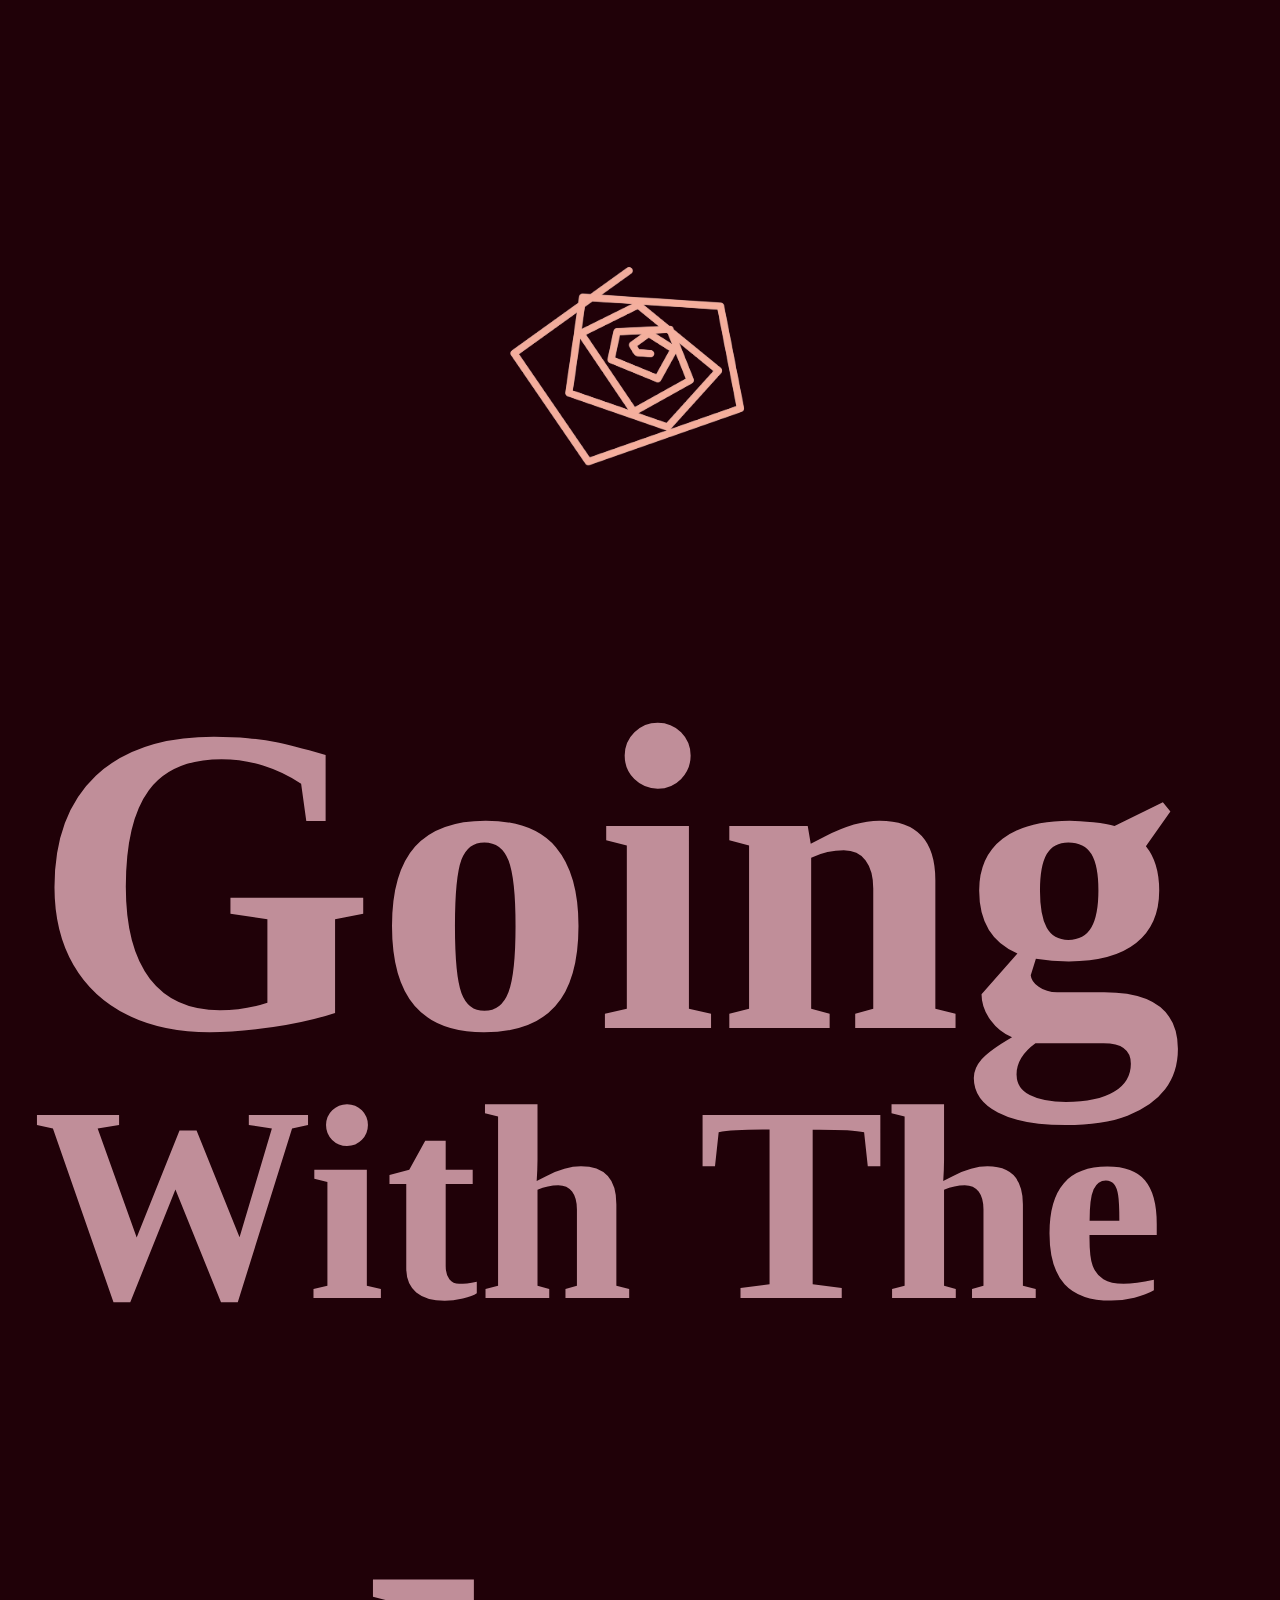
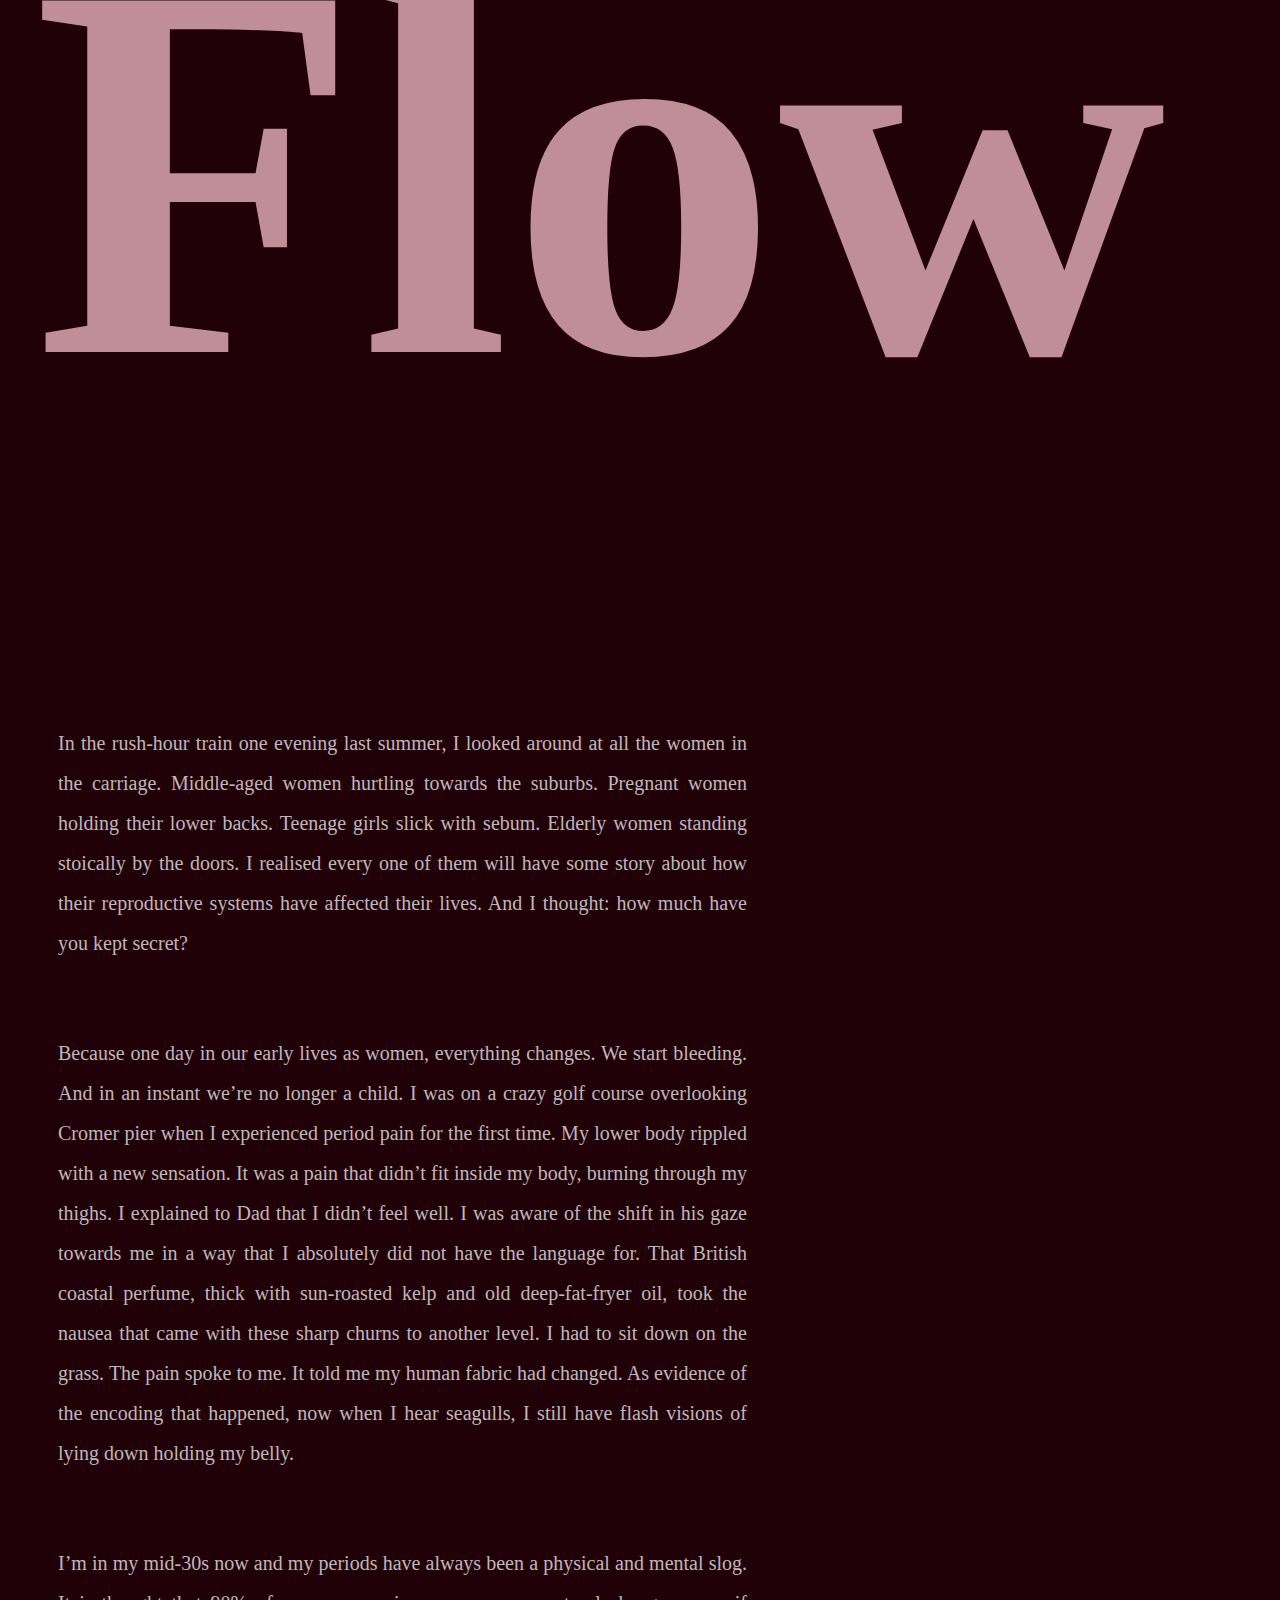
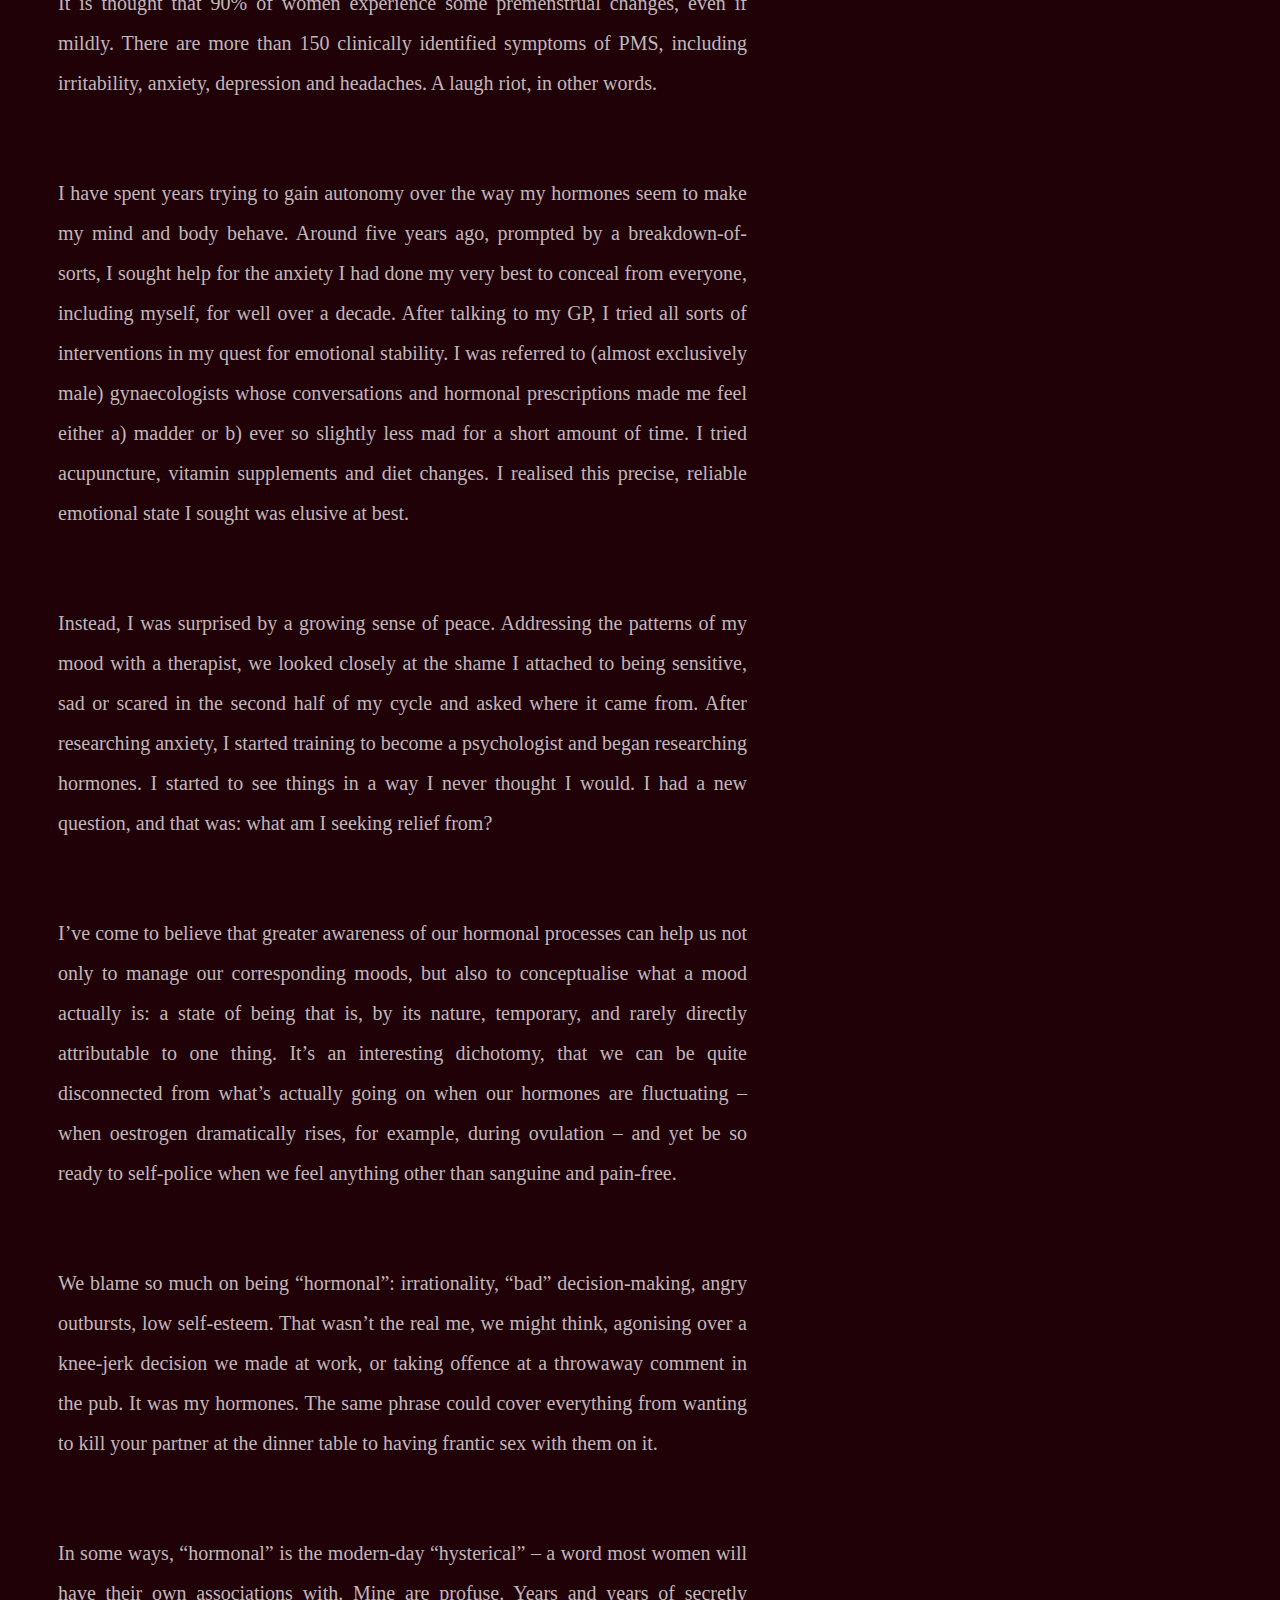
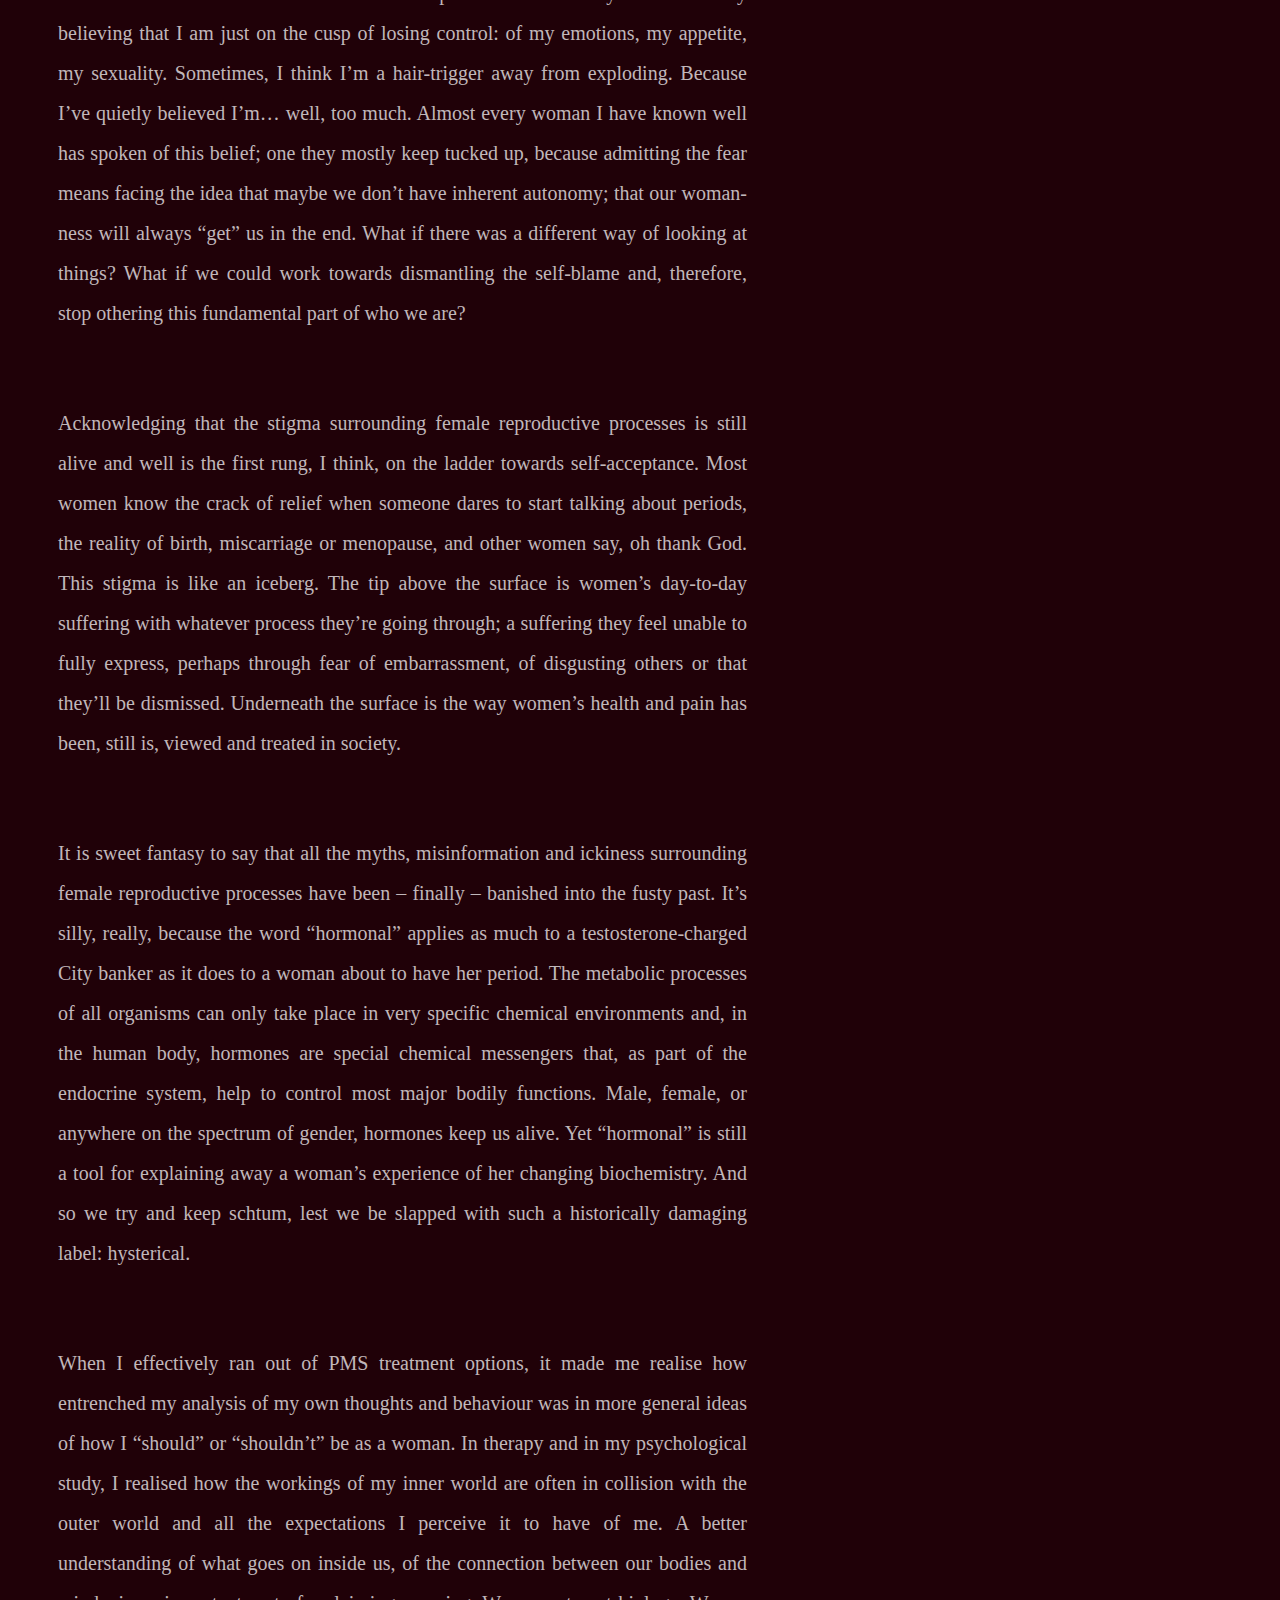
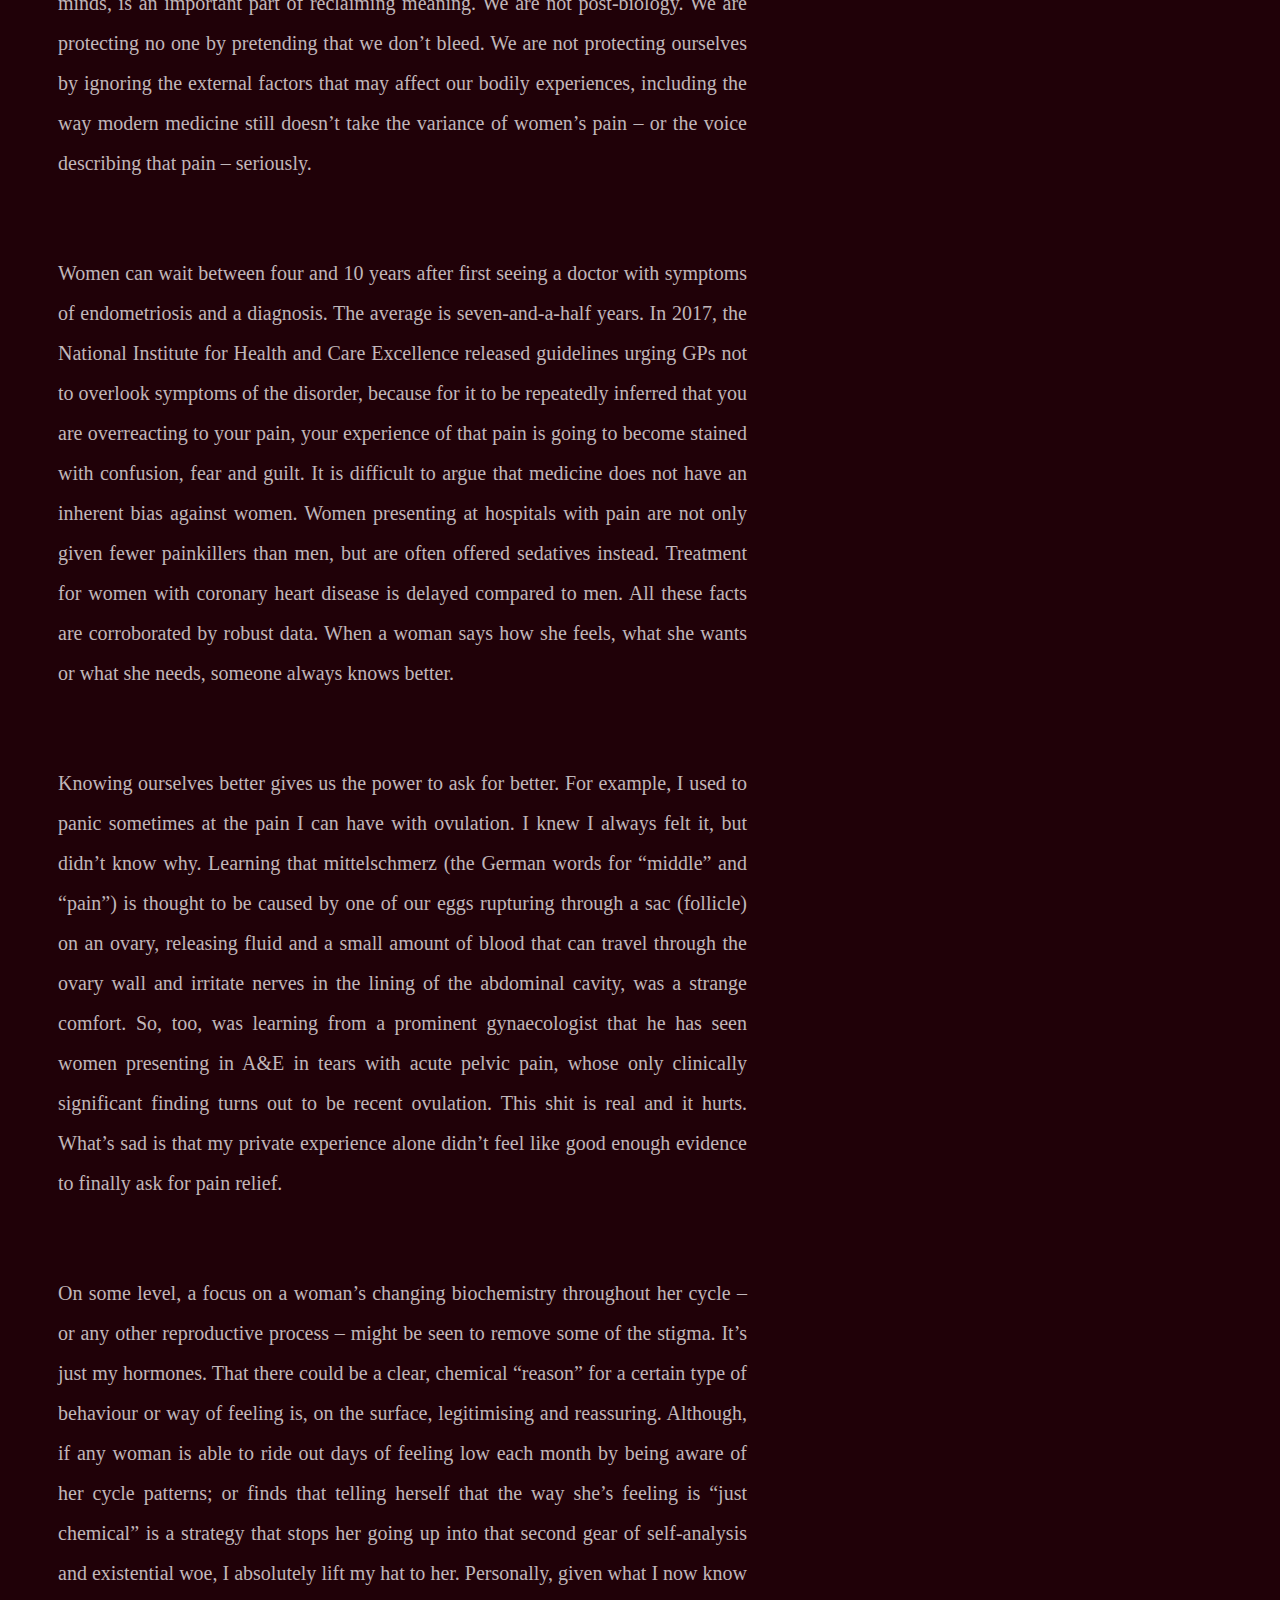
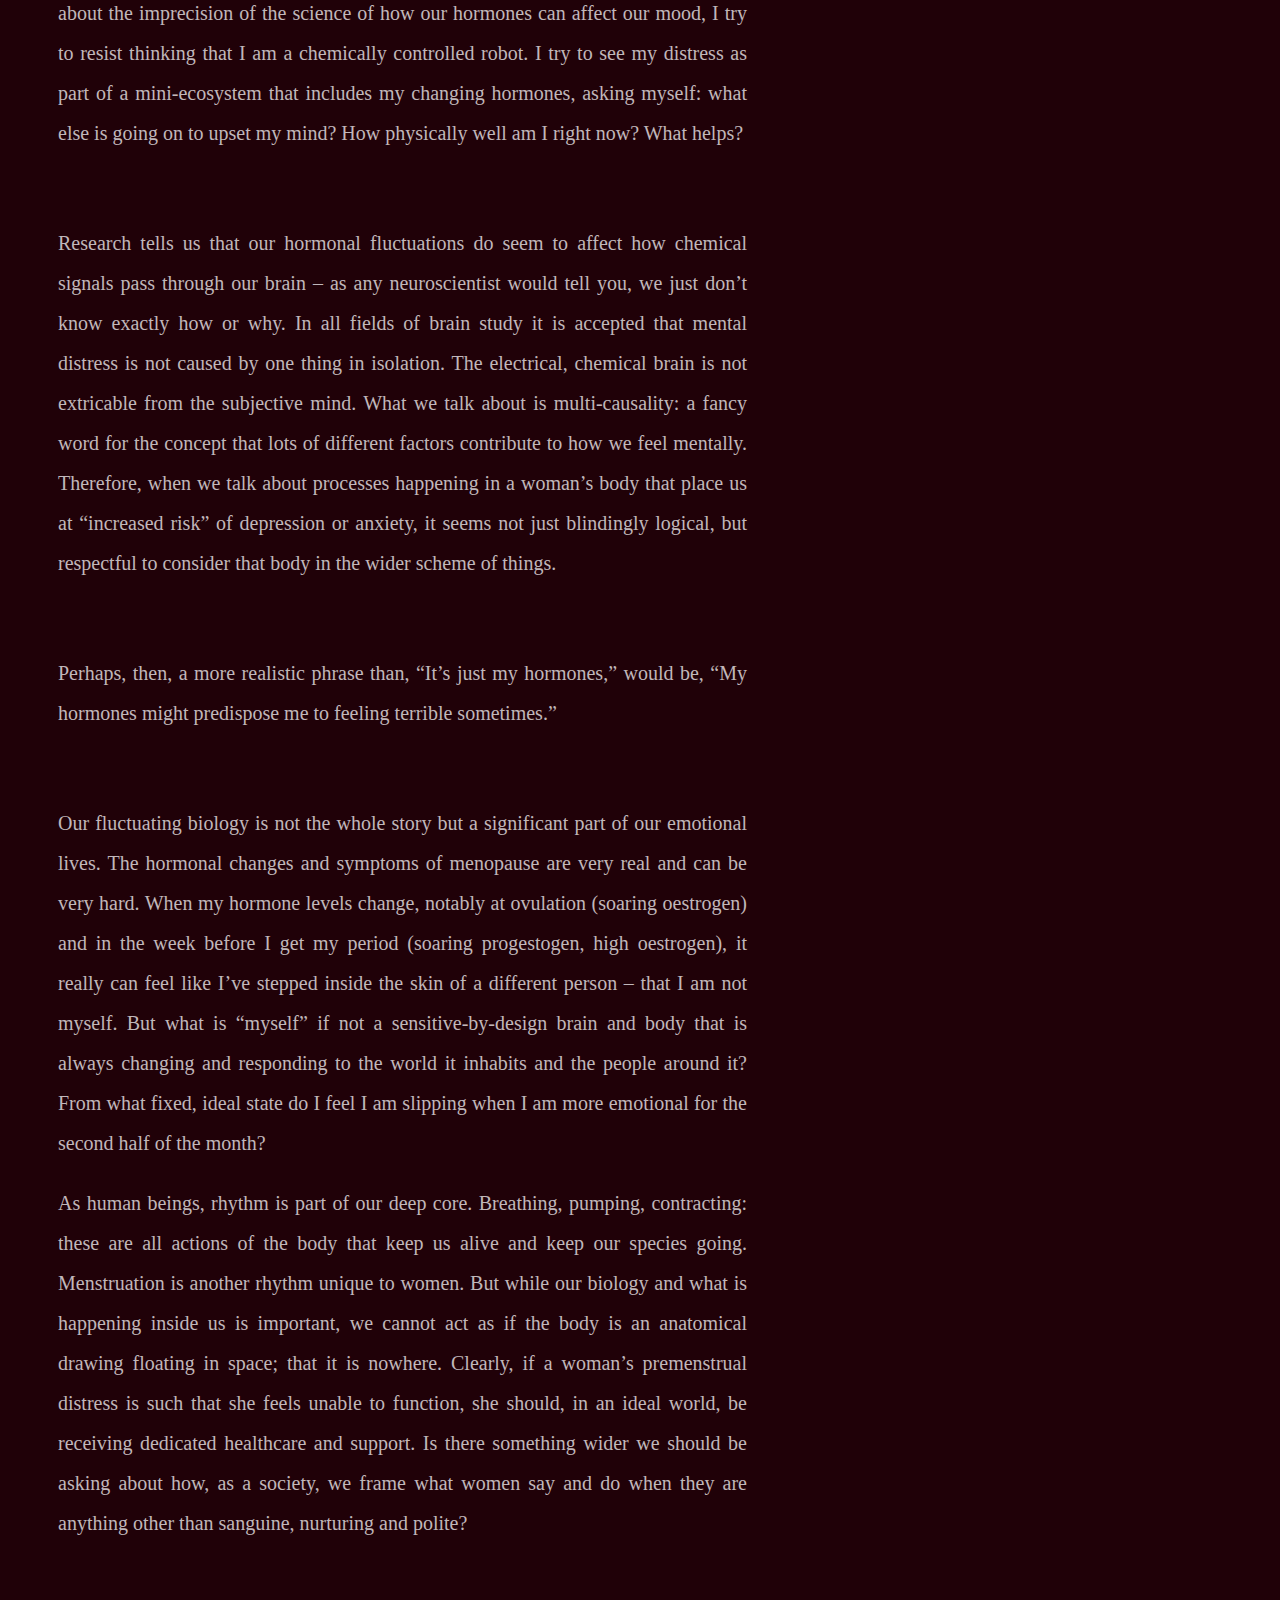
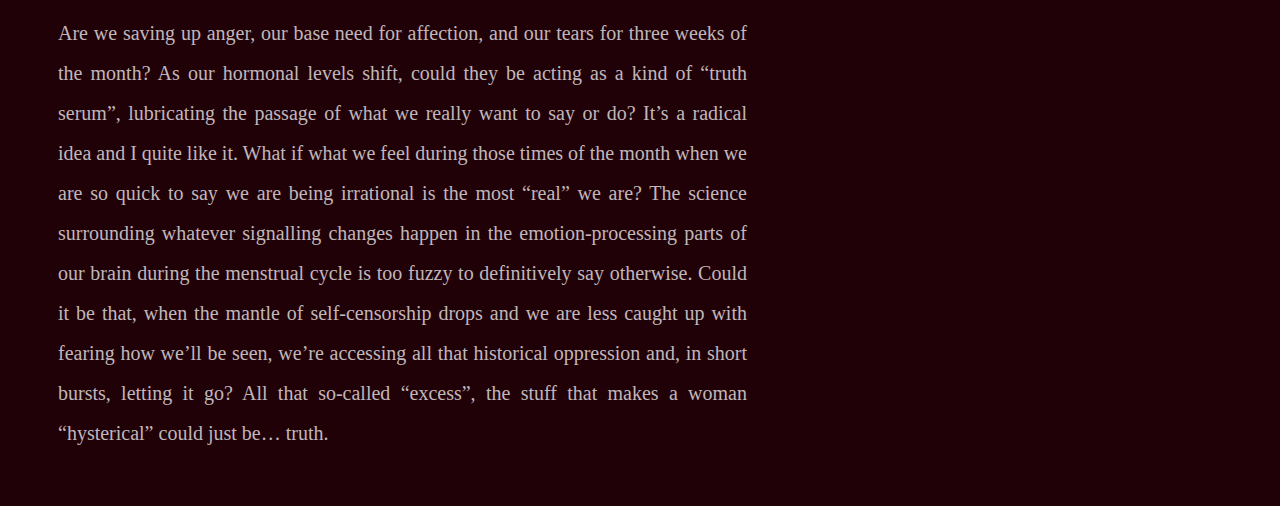
==== commit 02a8c3ac: "new spacing" ====
--- a/text.html
+++ b/text.html
@@ -19,57 +19,39 @@
         <h3>Flow</h3>
             <p>In the rush-hour train one evening last summer, I looked around at all the women in the carriage. Middle-aged women hurtling towards the suburbs. Pregnant women holding their lower backs. Teenage girls slick with sebum. Elderly women standing stoically by the doors. I realised every one of them will have some story about how their reproductive systems have affected their lives. And I thought: how much have you kept secret?</p>
             <br>
-            <br>
             <p>Because one day in our early lives as women, everything changes. We start bleeding. And in an instant we’re no longer a child. I was on a crazy golf course overlooking Cromer pier when I experienced period pain for the first time. My lower body rippled with a new sensation. It was a pain that didn’t fit inside my body, burning through my thighs. I explained to Dad that I didn’t feel well. I was aware of the shift in his gaze towards me in a way that I absolutely did not have the language for. That British coastal perfume, thick with sun-roasted kelp and old deep-fat-fryer oil, took the nausea that came with these sharp churns to another level. I had to sit down on the grass. The pain spoke to me. It told me my human fabric had changed. As evidence of the encoding that happened, now when I hear seagulls, I still have flash visions of lying down holding my belly.</p>
-            <br>
             <br>
             <p>I’m in my mid-30s now and my periods have always been a physical and mental slog. It is thought that 90% of women experience some premenstrual changes, even if mildly. There are more than 150 clinically identified symptoms of PMS, including irritability, anxiety, depression and headaches. A laugh riot, in other words.</p>
             <br>
-            <br>
             <p>I have spent years trying to gain autonomy over the way my hormones seem to make my mind and body behave. Around five years ago, prompted by a breakdown-of-sorts, I sought help for the anxiety I had done my very best to conceal from everyone, including myself, for well over a decade. After talking to my GP, I tried all sorts of interventions in my quest for emotional stability. I was referred to (almost exclusively male) gynaecologists whose conversations and hormonal prescriptions made me feel either a) madder or b) ever so slightly less mad for a short amount of time. I tried acupuncture, vitamin supplements and diet changes. I realised this precise, reliable emotional state I sought was elusive at best.</p>
-            <br>
             <br>
             <p>Instead, I was surprised by a growing sense of peace. Addressing the patterns of my mood with a therapist, we looked closely at the shame I attached to being sensitive, sad or scared in the second half of my cycle and asked where it came from. After researching anxiety, I started training to become a psychologist and began researching hormones. I started to see things in a way I never thought I would. I had a new question, and that was: what am I seeking relief from?</p>
             <br>
-            <br>
             <p>I’ve come to believe that greater awareness of our hormonal processes can help us not only to manage our corresponding moods, but also to conceptualise what a mood actually is: a state of being that is, by its nature, temporary, and rarely directly attributable to one thing. It’s an interesting dichotomy, that we can be quite disconnected from what’s actually going on when our hormones are fluctuating – when oestrogen dramatically rises, for example, during ovulation – and yet be so ready to self-police when we feel anything other than sanguine and pain-free.</p>
-            <br>
             <br>
             <p>We blame so much on being “hormonal”: irrationality, “bad” decision-making, angry outbursts, low self-esteem. That wasn’t the real me, we might think, agonising over a knee-jerk decision we made at work, or taking offence at a throwaway comment in the pub. It was my hormones. The same phrase could cover everything from wanting to kill your partner at the dinner table to having frantic sex with them on it.</p>
             <br>
-            <br>
             <p>In some ways, “hormonal” is the modern-day “hysterical” – a word most women will have their own associations with. Mine are profuse. Years and years of secretly believing that I am just on the cusp of losing control: of my emotions, my appetite, my sexuality. Sometimes, I think I’m a hair-trigger away from exploding. Because I’ve quietly believed I’m… well, too much. Almost every woman I have known well has spoken of this belief; one they mostly keep tucked up, because admitting the fear means facing the idea that maybe we don’t have inherent autonomy; that our woman-ness will always “get” us in the end. What if there was a different way of looking at things? What if we could work towards dismantling the self-blame and, therefore, stop othering this fundamental part of who we are?</p>
-            <br>
             <br>
             <p>Acknowledging that the stigma surrounding female reproductive processes is still alive and well is the first rung, I think, on the ladder towards self-acceptance. Most women know the crack of relief when someone dares to start talking about periods, the reality of birth, miscarriage or menopause, and other women say, oh thank God. This stigma is like an iceberg. The tip above the surface is women’s day-to-day suffering with whatever process they’re going through; a suffering they feel unable to fully express, perhaps through fear of embarrassment, of disgusting others or that they’ll be dismissed. Underneath the surface is the way women’s health and pain has been, still is, viewed and treated in society.</p>
             <br>
-            <br>
             <p>It is sweet fantasy to say that all the myths, misinformation and ickiness surrounding female reproductive processes have been – finally – banished into the fusty past. It’s silly, really, because the word “hormonal” applies as much to a testosterone-charged City banker as it does to a woman about to have her period. The metabolic processes of all organisms can only take place in very specific chemical environments and, in the human body, hormones are special chemical messengers that, as part of the endocrine system, help to control most major bodily functions. Male, female, or anywhere on the spectrum of gender, hormones keep us alive. Yet “hormonal” is still a tool for explaining away a woman’s experience of her changing biochemistry. And so we try and keep schtum, lest we be slapped with such a historically damaging label: hysterical.</p>
-            <br>
             <br>
             <p>When I effectively ran out of PMS treatment options, it made me realise how entrenched my analysis of my own thoughts and behaviour was in more general ideas of how I “should” or “shouldn’t” be as a woman. In therapy and in my psychological study, I realised how the workings of my inner world are often in collision with the outer world and all the expectations I perceive it to have of me. A better understanding of what goes on inside us, of the connection between our bodies and minds, is an important part of reclaiming meaning. We are not post-biology. We are protecting no one by pretending that we don’t bleed. We are not protecting ourselves by ignoring the external factors that may affect our bodily experiences, including the way modern medicine still doesn’t take the variance of women’s pain – or the voice describing that pain – seriously.</p>
             <br>
-            <br>
             <p>Women can wait between four and 10 years after first seeing a doctor with symptoms of endometriosis and a diagnosis. The average is seven-and-a-half years. In 2017, the National Institute for Health and Care Excellence released guidelines urging GPs not to overlook symptoms of the disorder, because for it to be repeatedly inferred that you are overreacting to your pain, your experience of that pain is going to become stained with confusion, fear and guilt. It is difficult to argue that medicine does not have an inherent bias against women. Women presenting at hospitals with pain are not only given fewer painkillers than men, but are often offered sedatives instead. Treatment for women with coronary heart disease is delayed compared to men. All these facts are corroborated by robust data. When a woman says how she feels, what she wants or what she needs, someone always knows better.</p>
-            <br>
             <br>
             <p>Knowing ourselves better gives us the power to ask for better. For example, I used to panic sometimes at the pain I can have with ovulation. I knew I always felt it, but didn’t know why. Learning that mittelschmerz (the German words for “middle” and “pain”) is thought to be caused by one of our eggs rupturing through a sac (follicle) on an ovary, releasing fluid and a small amount of blood that can travel through the ovary wall and irritate nerves in the lining of the abdominal cavity, was a strange comfort. So, too, was learning from a prominent gynaecologist that he has seen women presenting in A&E in tears with acute pelvic pain, whose only clinically significant finding turns out to be recent ovulation. This shit is real and it hurts. What’s sad is that my private experience alone didn’t feel like good enough evidence to finally ask for pain relief.</p>
             <br>
-            <br>
             <p>On some level, a focus on a woman’s changing biochemistry throughout her cycle – or any other reproductive process – might be seen to remove some of the stigma. It’s just my hormones. That there could be a clear, chemical “reason” for a certain type of behaviour or way of feeling is, on the surface, legitimising and reassuring. Although, if any woman is able to ride out days of feeling low each month by being aware of her cycle patterns; or finds that telling herself that the way she’s feeling is “just chemical” is a strategy that stops her going up into that second gear of self-analysis and existential woe, I absolutely lift my hat to her. Personally, given what I now know about the imprecision of the science of how our hormones can affect our mood, I try to resist thinking that I am a chemically controlled robot. I try to see my distress as part of a mini-ecosystem that includes my changing hormones, asking myself: what else is going on to upset my mind? How physically well am I right now? What helps?</p>
-            <br>
             <br>
             <p>Research tells us that our hormonal fluctuations do seem to affect how chemical signals pass through our brain – as any neuroscientist would tell you, we just don’t know exactly how or why. In all fields of brain study it is accepted that mental distress is not caused by one thing in isolation. The electrical, chemical brain is not extricable from the subjective mind. What we talk about is multi-causality: a fancy word for the concept that lots of different factors contribute to how we feel mentally. Therefore, when we talk about processes happening in a woman’s body that place us at “increased risk” of depression or anxiety, it seems not just blindingly logical, but respectful to consider that body in the wider scheme of things.</p>
             <br>
-            <br>
             <p>Perhaps, then, a more realistic phrase than, “It’s just my hormones,” would be, “My hormones might predispose me to feeling terrible sometimes.”</p>
-            <br>
             <br>
             <p>Our fluctuating biology is not the whole story but a significant part of our emotional lives. The hormonal changes and symptoms of menopause are very real and can be very hard. When my hormone levels change, notably at ovulation (soaring oestrogen) and in the week before I get my period (soaring progestogen, high oestrogen), it really can feel like I’ve stepped inside the skin of a different person – that I am not myself. But what is “myself” if not a sensitive-by-design brain and body that is always changing and responding to the world it inhabits and the people around it? From what fixed, ideal state do I feel I am slipping when I am more emotional for the second half of the month?
             <br>
-            <br>
             <p>As human beings, rhythm is part of our deep core. Breathing, pumping, contracting: these are all actions of the body that keep us alive and keep our species going. Menstruation is another rhythm unique to women. But while our biology and what is happening inside us is important, we cannot act as if the body is an anatomical drawing floating in space; that it is nowhere. Clearly, if a woman’s premenstrual distress is such that she feels unable to function, she should, in an ideal world, be receiving dedicated healthcare and support. Is there something wider we should be asking about how, as a society, we frame what women say and do when they are anything other than sanguine, nurturing and polite?</p>
-            <br>
             <br>
             <p>Are we saving up anger, our base need for affection, and our tears for three weeks of the month? As our hormonal levels shift, could they be acting as a kind of “truth serum”, lubricating the passage of what we really want to say or do? It’s a radical idea and I quite like it. What if what we feel during those times of the month when we are so quick to say we are being irrational is the most “real” we are? The science surrounding whatever signalling changes happen in the emotion-processing parts of our brain during the menstrual cycle is too fuzzy to definitively say otherwise. Could it be that, when the mantle of self-censorship drops and we are less caught up with fearing how we’ll be seen, we’re accessing all that historical oppression and, in short bursts, letting it go? All that so-called “excess”, the stuff that makes a woman “hysterical” could just be… truth.</p>
 </head>